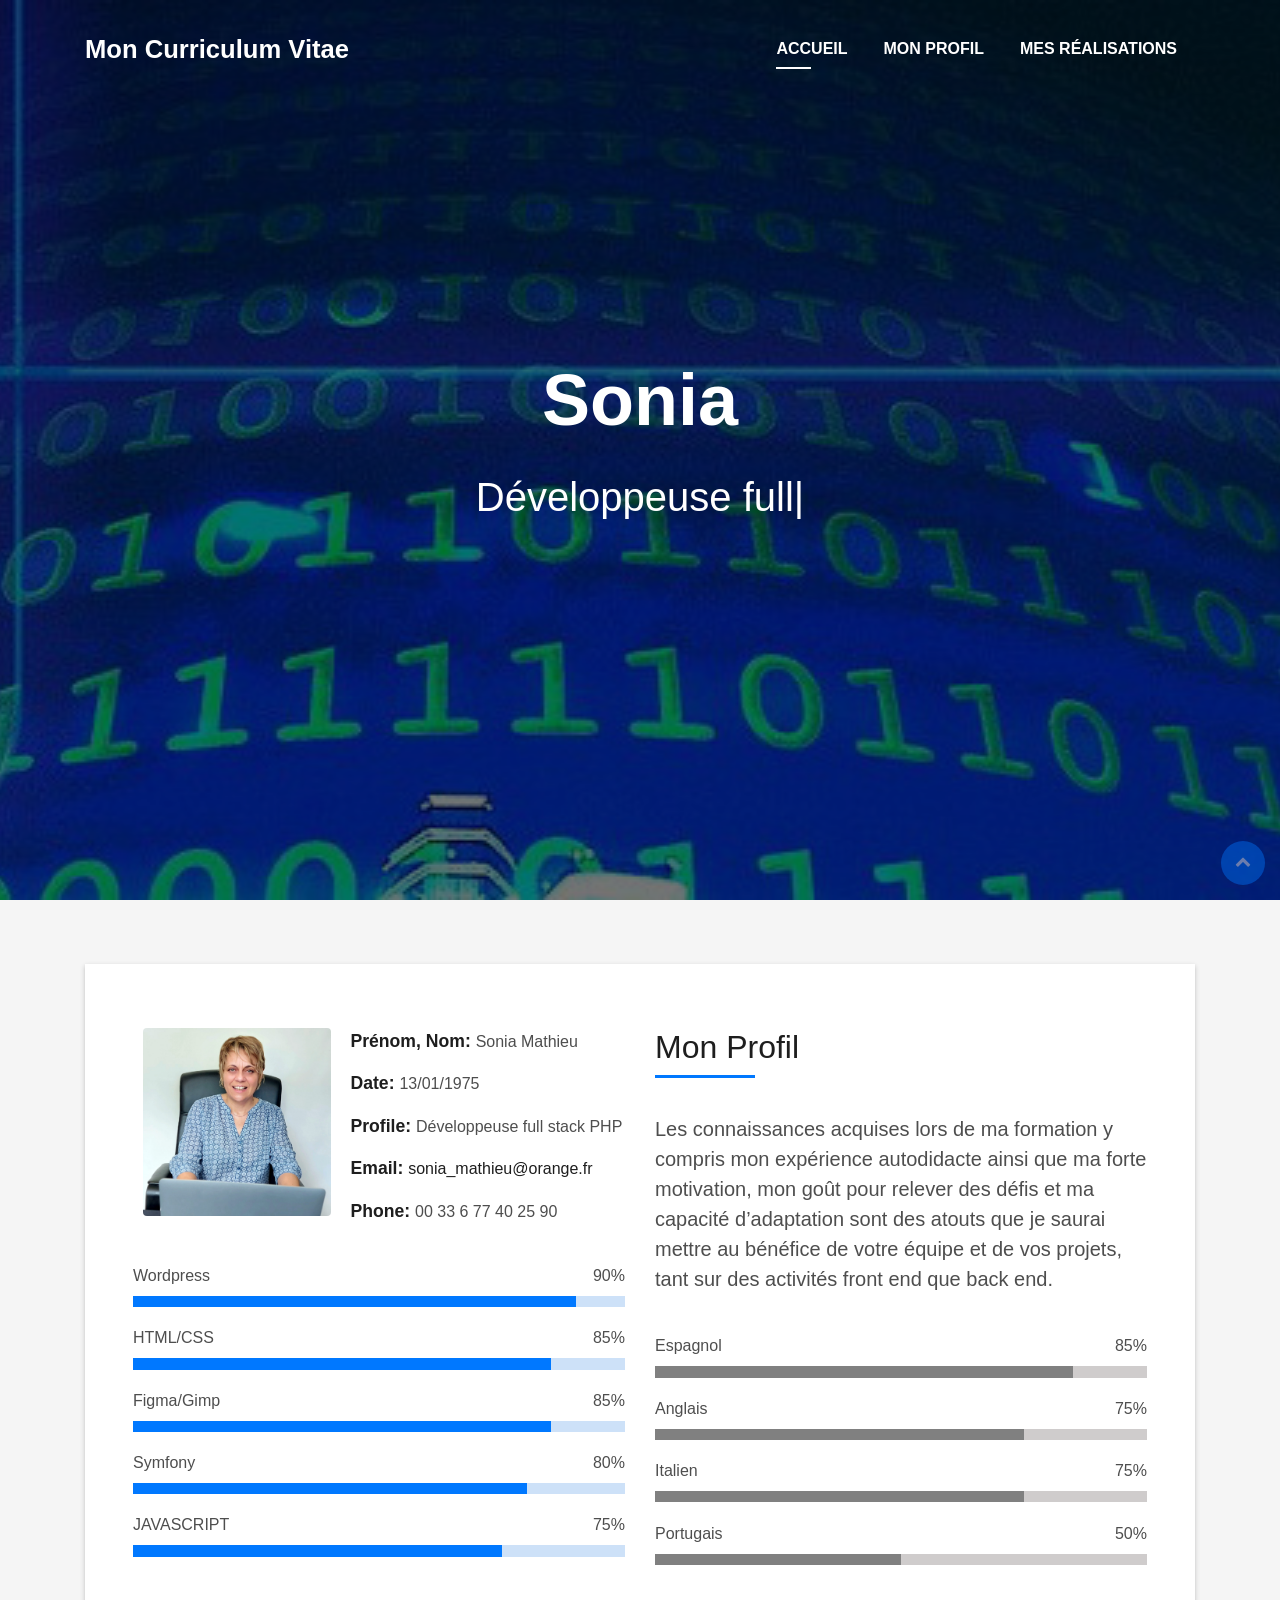
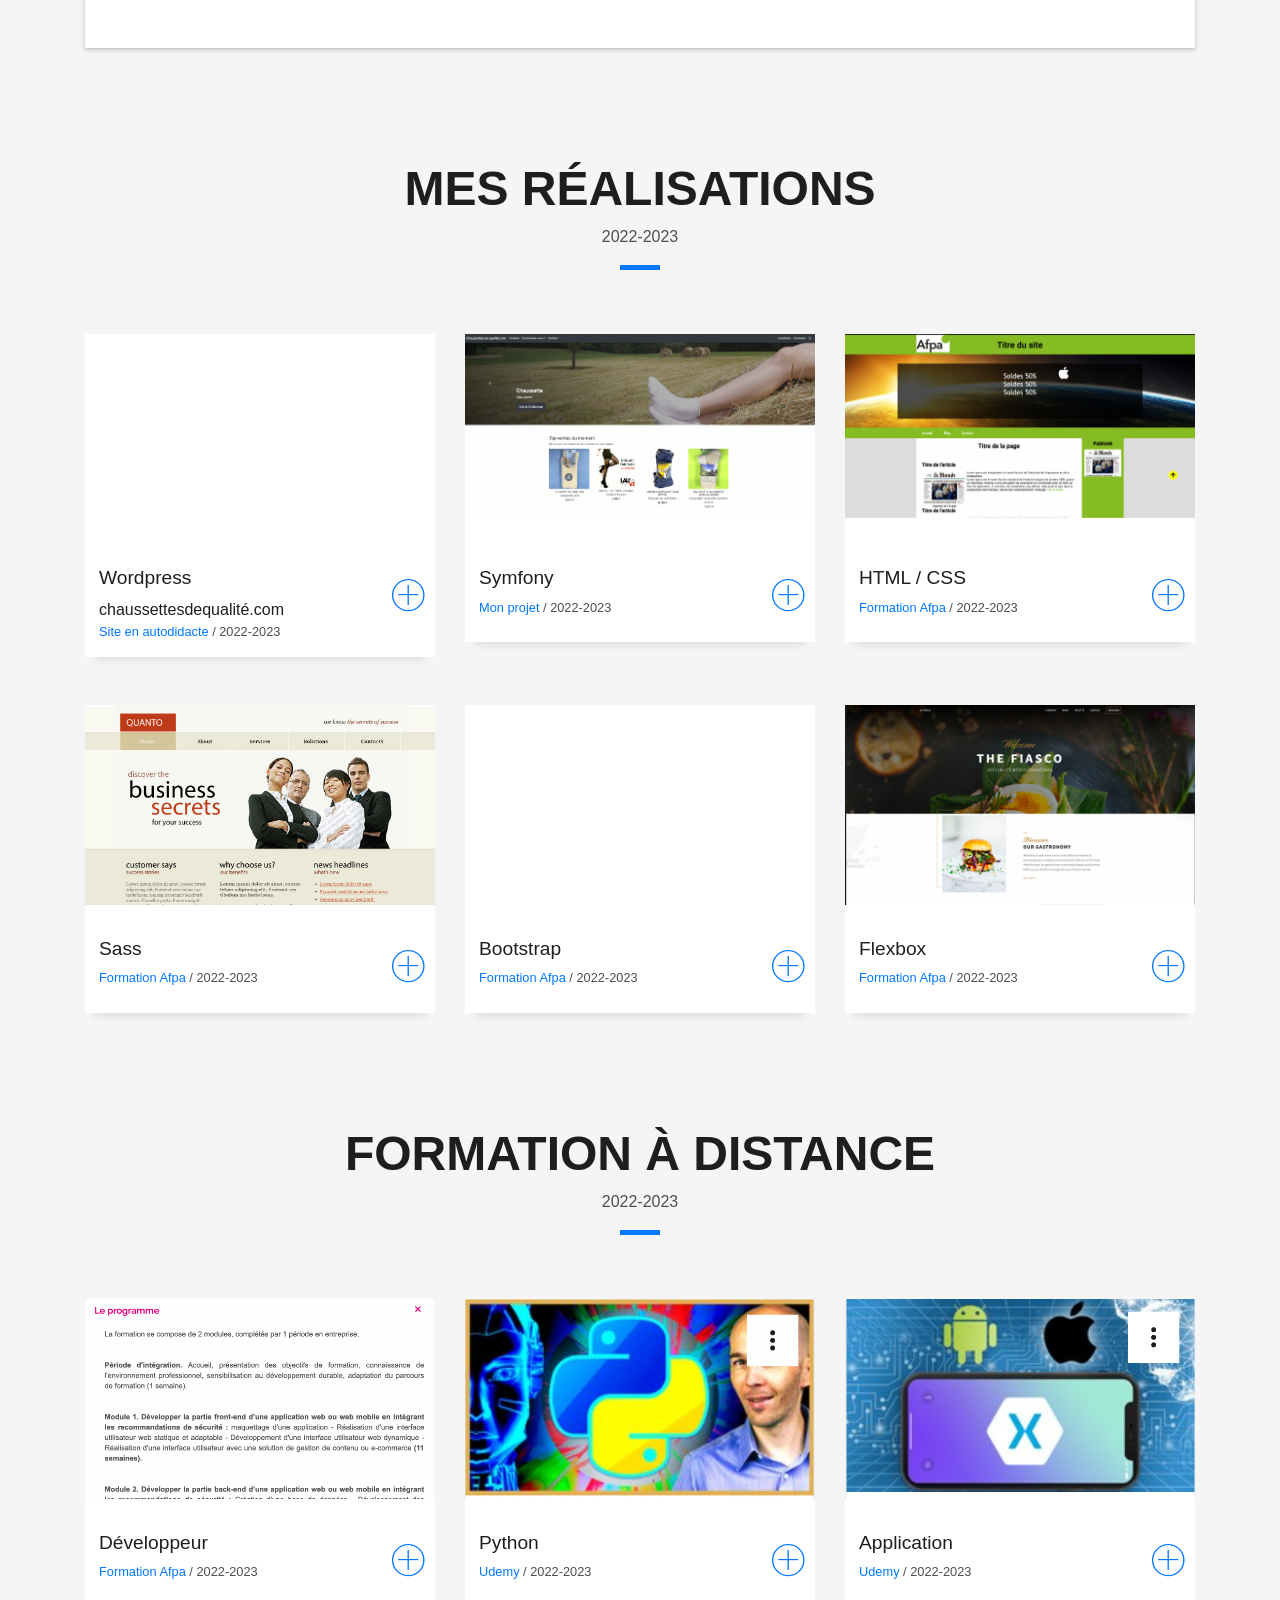
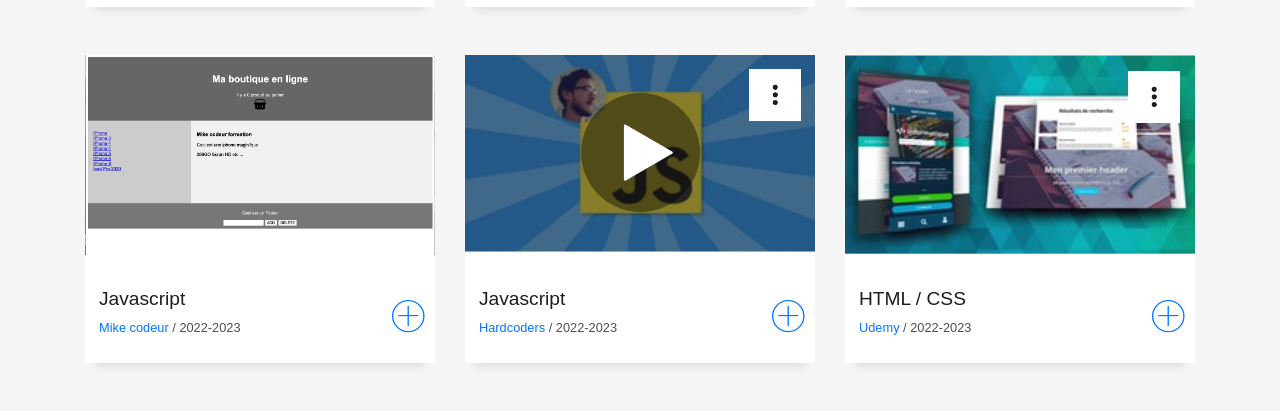
==== index.html @ e80f0ef9 "Update index.html" ====
<!DOCTYPE html>
<html lang="en">
<head>
  <meta charset="utf-8">
  <title>Mon Curriculum Vitae</title>
  <meta content="width=device-width, initial-scale=1.0" name="viewport">
  <meta content="" name="keywords">
  <meta content="" name="description">

  <!-- Favicons -->
  <link href="assets/img/favicon.png" rel="icon">
  <link href="assets/img/apple-touch-icon.png" rel="apple-touch-icon">

  <!-- Bootstrap CSS File -->
  <link href="assets/lib/bootstrap/css/bootstrap.min.css" rel="stylesheet">

  <!-- Libraries CSS Files -->
  <link href="assets/lib/font-awesome/css/font-awesome.min.css" rel="stylesheet">
  <link href="assets/lib/animate/animate.min.css" rel="stylesheet">
  <link href="assets/lib/ionicons/css/ionicons.min.css" rel="stylesheet">
  <link href="assets/lib/owlcarousel/assets/owl.carousel.min.css" rel="stylesheet">
  <link href="assets/lib/lightbox/css/lightbox.min.css" rel="stylesheet">

  <!-- Main Stylesheet File -->
  <link href="assets/css/style.css" rel="stylesheet">

</head>

<body id="page-top">

  <!--/ Nav Star /-->
  <nav class="navbar navbar-b navbar-trans navbar-expand-md fixed-top" id="mainNav">
    <div class="container">
      <a class="navbar-brand js-scroll" href="#page-top">Mon Curriculum Vitae</a>
      <button class="navbar-toggler collapsed" type="button" data-toggle="collapse" data-target="#navbarDefault"
        aria-controls="navbarDefault" aria-expanded="false" aria-label="Toggle navigation">
        <span></span>
        <span></span>
        <span></span>
      </button>
      <div class="navbar-collapse collapse justify-content-end" id="navbarDefault">
        <ul class="navbar-nav">
          <li class="nav-item">
            <a class="nav-link js-scroll active" href="#home">Accueil</a>
          </li>
          <li class="nav-item">
            <a class="nav-link js-scroll" href="#about">Mon Profil</a>
          </li>
          
          <li class="nav-item">
            <a class="nav-link js-scroll" href="#work">Mes réalisations</a>
          </li>

     <!-- <li class="nav-item">
            <a class="nav-link js-scroll" href="#contact">Contact</a>
          </li> -->
     
        </ul>
      </div>
    </div>
  </nav>
  <!--/ Nav End /-->

  <!--/ Intro Skew Star /-->
  <div id="home" class="intro route bg-image" style="background-image: url(assets/img/background.jpg)">
    <div class="overlay-itro"></div>
    <div class="intro-content display-table">
      <div class="table-cell">
        <div class="container">
          <!--<p class="display-6 color-d">Hello, world!</p>-->
          <h1 class="intro-title mb-4">Sonia</h1>
          <p class="intro-subtitle"><span class="text-slider-items">Développeuse full stack, Symfony et Wordpress</span><strong class="text-slider"></strong></p>
          <!-- <p class="pt-3"><a class="btn btn-primary btn js-scroll px-4" href="#about" role="button">Learn More</a></p> -->
        </div>
      </div>
    </div>
  </div>
  <!--/ Intro Skew End /-->

  <section id="about" class="about-mf sect-pt4 route">
    <div class="container">
      <div class="row">
        <div class="col-sm-12">
          <div class="box-shadow-full">
            <div class="row">
              <div class="col-md-6">
                <div class="row">
                  <div class="col-sm-6 col-md-5">
                    <div class="about-img">
                      <img src="assets/img/background-sonia.jpg" class="img-fluid rounded b-shadow-a" alt="">
                    </div>
                  </div>
                  <div class="col-sm-6 col-md-7">
                    <div class="about-info">
                      <p><span class="title-s">Prénom, Nom: </span> <span>Sonia Mathieu</span></p>
                      <p><span class="title-s">Date: </span> <span>13/01/1975</span></p>
                      <p><span class="title-s">Profile: </span> <span>Développeuse full stack PHP</span></p>
                      <p><span class="title-s">Email: </span> <span><a href="mailto:sonia_mathieu@orange.fr">sonia_mathieu@orange.fr</a></span></p>
                      <p><span class="title-s">Phone: </span> <span>00 33 6 77 40 25 90</span></p>
                      <br>
                    </div>
                  </div>
                </div>
                <div class="skill-mf">
                  <span>Wordpress</span> <span class="pull-right">90%</span>
                  <div class="progress">
                    <div class="progress-bar" role="progressbar" style="width: 90%;" aria-valuenow="90" aria-valuemin="0"
                      aria-valuemax="100"></div>
                  </div>
                  <span>HTML/CSS</span> <span class="pull-right">85%</span>
                  <div class="progress">
                    <div class="progress-bar" role="progressbar" style="width: 85%" aria-valuenow="85" aria-valuemin="0"
                      aria-valuemax="100"></div>
                  </div>
                   <span>Figma/Gimp</span> <span class="pull-right">85%</span>
                  <div class="progress">
                    <div class="progress-bar" role="progressbar" style="width: 85%" aria-valuenow="85" aria-valuemin="0"
                      aria-valuemax="100"></div>
                  </div>
                  <span>Symfony</span> <span class="pull-right">80%</span>
                  <div class="progress">
                    <div class="progress-bar" role="progressbar" style="width: 80%" aria-valuenow="80" aria-valuemin="0"
                      aria-valuemax="100"></div>
                  </div>
                  <span>JAVASCRIPT</span> <span class="pull-right">75%</span>
                  <div class="progress">
                    <div class="progress-bar" role="progressbar" style="width: 75%" aria-valuenow="75" aria-valuemin="0"
                      aria-valuemax="100"></div>
                  </div>
                </div>
              </div>
              <div class="col-md-6">
                <div class="about-me pt-4 pt-md-0">
                  <div class="title-box-2">
                    <h5 class="title-left">
                      Mon Profil
                    </h5>
                  </div>
                  <p class="lead">
                    Les connaissances acquises lors de ma formation y compris mon expérience autodidacte ainsi que ma forte motivation, mon goût pour relever des défis et ma capacité d’adaptation sont des atouts que je saurai mettre au bénéfice de votre équipe et de vos projets, tant sur des activités front end que back end.
                  </p>
                  <br>
                  <div class="skill-mf">
                    <span>Espagnol</span> <span class="pull-right">85%</span>
                    <div class="success">
                      <div class="success-bar" role="successbar" style="width: 85%;" aria-valuenow="85" aria-valuemin="0"
                        aria-valuemax="100"></div>
                    </div>
                    <span>Anglais</span> <span class="pull-right">75%</span>
                    <div class="success">
                      <div class="success-bar" role="successbar" style="width: 75%" aria-valuenow="75" aria-valuemin="0"
                        aria-valuemax="100"></div>
                    </div>
                    <span>Italien</span> <span class="pull-right">75%</span>
                    <div class="success">
                      <div class="success-bar" role="successbar" style="width: 75%" aria-valuenow="75" aria-valuemin="0"
                        aria-valuemax="100"></div>
                    </div>
                    <span>Portugais</span> <span class="pull-right">50%</span>
                    <div class="success">
                      <div class="success-bar" role="successbar" style="width: 50%" aria-valuenow="50" aria-valuemin="0"
                        aria-valuemax="100"></div>
                    </div>
                  </div>
                </div>
              </div>
            </div>
          </div>
        </div>
      </div>
    </div>
  </section>

  
  

  <!--/ Section Portfolio Star /-->
  <section id="work" class="portfolio-mf sect-pt4 route">
    <div class="container">
      <div class="row">
        <div class="col-sm-12">
          <div class="title-box text-center">
            <h3 class="title-a">
              Mes réalisations
            </h3>
            <p class="subtitle-a">
              2022-2023 
            </p>
            <div class="line-mf"></div>
          </div>
        </div>
      </div>
      <div class="row">
        <div class="col-md-4">
          <div class="work-box">
            <a href="assets/img/chaussettesdequalite.png" data-lightbox="gallery-mf">
              <div class="work-img">
                <img src="assets/img/chaussettesdequalite.png" alt="" class="img-fluid">
              </div>
              <div class="work-content">
                <div class="row">
                  <div class="col-sm-8">
                    <h2 class="w-title">Wordpress</h2>
                    <a href="https://chaussettesdequalité.com">chaussettesdequalité.com</a>
                    <div class="w-more">
                      <span class="w-ctegory">Site en autodidacte</span> / <span class="w-date">2022-2023</span>
                    </div>
                  </div>
                  <div class="col-sm-4">
                    <div class="w-like">
                      <span class="ion-ios-plus-outline"></span>
                    </div>
                  </div>
                </div>
              </div>
            </a>
          </div>
        </div>
        <div class="col-md-4">
          <div class="work-box">
            <a href="assets/img/Mon-projet.png" data-lightbox="gallery-mf">
              <div class="work-img">
                <img src="assets/img/Mon-projet.png" alt="" class="img-fluid">
              </div>
              <div class="work-content">
                <div class="row">
                  <div class="col-sm-8">
                    <h2 class="w-title">Symfony</h2>
                    <div class="w-more">
                      <span class="w-ctegory">Mon projet</span> / <span class="w-date">2022-2023</span>
                    </div>
                  </div>
                  <div class="col-sm-4">
                    <div class="w-like">
                      <span class="ion-ios-plus-outline"></span>
                    </div>
                  </div>
                </div>
              </div>
            </a>
          </div>
        </div>
        <div class="col-md-4">
          <div class="work-box">
            <a href="assets/img/Afpa1.png"  data-lightbox="gallery-mf">
              <div class="work-img">
                <img src="assets/img/Afpa1.png"  alt="" class="img-fluid">
              </div>
              <div class="work-content">
                <div class="row">
                  <div class="col-sm-8">
                    <h2 class="w-title">HTML / CSS</h2>
                    <div class="w-more">
                      <span class="w-ctegory">Formation Afpa</span> / <span class="w-date">2022-2023</span>
                    </div>
                  </div>
                  <div class="col-sm-4">
                    <div class="w-like">
                      <span class="ion-ios-plus-outline"></span>
                    </div>
                  </div>
                </div>
              </div>
            </a>
          </div>
        </div>
        <div class="col-md-4">
          <div class="work-box">
            <a href="assets/img/Sass.png" data-lightbox="gallery-mf">
              <div class="work-img">
                <img src="assets/img/Sass.png" alt="" class="img-fluid">
              </div>
              <div class="work-content">
                <div class="row">
                  <div class="col-sm-8">
                    <h2 class="w-title">Sass</h2>
                    <div class="w-more">
                      <span class="w-ctegory">Formation Afpa</span> / <span class="w-date">2022-2023</span>
                    </div>
                  </div>
                  <div class="col-sm-4">
                    <div class="w-like">
                      <span class="ion-ios-plus-outline"></span>
                    </div>
                  </div>
                </div>
              </div>
            </a>
          </div>
        </div>
        <div class="col-md-4">
          <div class="work-box">
            <a href="assets/img/bootstrap.png" data-lightbox="gallery-mf">
              <div class="work-img">
                <img src="assets/img/bootstrap.png" alt="" class="img-fluid">
              </div>
              <div class="work-content">
                <div class="row">
                  <div class="col-sm-8">
                    <h2 class="w-title">Bootstrap</h2>
                    <div class="w-more">
                      <span class="w-ctegory">Formation Afpa</span> / <span class="w-date">2022-2023</span>
                    </div>
                  </div>
                  <div class="col-sm-4">
                    <div class="w-like">
                      <span class="ion-ios-plus-outline"></span>
                    </div>
                  </div>
                </div>
              </div>
            </a>
          </div>
        </div>
        <div class="col-md-4">
          <div class="work-box">
            <a href="assets/img/maquette.png" data-lightbox="gallery-mf">
              <div class="work-img">
                <img src="assets/img/maquette.png" alt="" class="img-fluid">
              </div>
              <div class="work-content">
                <div class="row">
                  <div class="col-sm-8">
                    <h2 class="w-title">Flexbox</h2>
                    <div class="w-more">
                      <span class="w-ctegory">Formation Afpa</span> / <span class="w-date">2022-2023</span>
                    </div>
                  </div>
                  <div class="col-sm-4">
                    <div class="w-like">
                      <span class="ion-ios-plus-outline"></span>
                    </div>
                  </div>
                </div>
              </div>
            </a>
          </div>
        </div>
        
      </div>
    </div>
  </section>

  <section id="work2" class="portfolio-mf sect-pt4 route">
    <div class="container">
      <div class="row">
        <div class="col-sm-12">
          <div class="title-box text-center">
            <h3 class="title-a">
              Formation à distance 
            </h3>
            <p class="subtitle-a">
              2022-2023 
            </p>
            <div class="line-mf"></div>
          </div>
        </div>
      </div>
      <div class="row">
        <div class="col-md-4">
          <div class="work-box">
            <a href="assets/img/AfpaProgramme.png" data-lightbox="gallery-mf">
              <div class="work-img">
                <img src="assets/img/AfpaProgramme.png" alt="" class="img-fluid">
              </div>
              <div class="work-content">
                <div class="row">
                  <div class="col-sm-8">
                    <h2 class="w-title">Développeur</h2>
                    <div class="w-more">
                      <span class="w-ctegory">Formation Afpa</span> / <span class="w-date">2022-2023</span>
                    </div>
                  </div>
                  <div class="col-sm-4">
                    <div class="w-like">
                      <span class="ion-ios-plus-outline"></span>
                    </div>
                  </div>
                </div>
              </div>
            </a>
          </div>
        </div>
        <div class="col-md-4">
          <div class="work-box">
            <a href="assets/img/Python.png" data-lightbox="gallery-mf">
              <div class="work-img">
                <img src="assets/img/Python.png" alt="" class="img-fluid">
              </div>
              <div class="work-content">
                <div class="row">
                  <div class="col-sm-8">
                    <h2 class="w-title">Python</h2>
                    <div class="w-more">
                      <span class="w-ctegory">Udemy</span> / <span class="w-date">2022-2023</span>
                    </div>
                  </div>
                  <div class="col-sm-4">
                    <div class="w-like">
                      <span class="ion-ios-plus-outline"></span>
                    </div>
                  </div>
                </div>
              </div>
            </a>
          </div>
        </div>
        <div class="col-md-4">
          <div class="work-box">
            <a href="assets/img/Application.png"  data-lightbox="gallery-mf">
              <div class="work-img">
                <img src="assets/img/Application.png"  alt="" class="img-fluid">
              </div>
              <div class="work-content">
                <div class="row">
                  <div class="col-sm-8">
                    <h2 class="w-title">Application</h2>
                    <div class="w-more">
                      <span class="w-ctegory">Udemy</span> / <span class="w-date">2022-2023</span>
                    </div>
                  </div>
                  <div class="col-sm-4">
                    <div class="w-like">
                      <span class="ion-ios-plus-outline"></span>
                    </div>
                  </div>
                </div>
              </div>
            </a>
          </div>
        </div>
        <div class="col-md-4">
          <div class="work-box">
            <a href="assets/img/Mike.png" data-lightbox="gallery-mf">
              <div class="work-img">
                <img src="assets/img/Mike.png" alt="" class="img-fluid">
              </div>
              <div class="work-content">
                <div class="row">
                  <div class="col-sm-8">
                    <h2 class="w-title">Javascript</h2>
                    <div class="w-more">
                      <span class="w-ctegory">Mike codeur </span> / <span class="w-date">2022-2023</span>
                    </div>
                  </div>
                  <div class="col-sm-4">
                    <div class="w-like">
                      <span class="ion-ios-plus-outline"></span>
                    </div>
                  </div>
                </div>
              </div>
            </a>
          </div>
        </div>
        <div class="col-md-4">
          <div class="work-box">
            <a href="assets/img/JavaSscript.png" data-lightbox="gallery-mf">
              <div class="work-img">
                <img src="assets/img/JavaSscript.png" alt="" class="img-fluid">
              </div>
              <div class="work-content">
                <div class="row">
                  <div class="col-sm-8">
                    <h2 class="w-title">Javascript</h2>
                    <div class="w-more">
                      <span class="w-ctegory">Hardcoders</span> / <span class="w-date">2022-2023</span>
                    </div>
                  </div>
                  <div class="col-sm-4">
                    <div class="w-like">
                      <span class="ion-ios-plus-outline"></span>
                    </div>
                  </div>
                </div>
              </div>
            </a>
          </div>
        </div>
        <div class="col-md-4">
          <div class="work-box">
            <a href="assets/img/HTML.png" data-lightbox="gallery-mf">
              <div class="work-img">
                <img src="assets/img/HTML.png" alt="" class="img-fluid">
              </div>
              <div class="work-content">
                <div class="row">
                  <div class="col-sm-8">
                    <h2 class="w-title">HTML / CSS</h2>
                    <div class="w-more">
                      <span class="w-ctegory">Udemy</span> / <span class="w-date">2022-2023</span>
                    </div>
                  </div>
                  <div class="col-sm-4">
                    <div class="w-like">
                      <span class="ion-ios-plus-outline"></span>
                    </div>
                  </div>
                </div>
              </div>
            </a>
          </div>
        </div>
        
      </div>
    </div>
  </section>
  <!--/ Section Portfolio End /-->


  <!--/ Section Contact-Footer Star /-->
  <!--
  <section class="paralax-mf footer-paralax bg-image sect-mt4 route" style="background-image: url(assets/img/background.jpg)">
    <div class="overlay-mf"></div>
    <div class="container">
      <div class="row">
        <div class="col-sm-12">
          <div class="contact-mf">
            <div id="contact" class="box-shadow-full">
              <div class="row">
                <div class="col-md-6">
                  <div class="title-box-2">
                    <h5 class="title-left">
                      Envoyez moi un message
                    </h5>
                  </div>
                  <div>
                      <form action="" method="post" role="form" class="contactForm">
                      <div id="sendmessage">Votre message a bien été envoyé. Merci!</div>
                      <div id="errormessage"></div>
                      <div class="row">
                        <div class="col-md-12 mb-3">
                          <div class="form-group">
                            <input type="text" name="name" class="form-control" id="name" placeholder="Votre Nom" data-rule="minlen:4" data-msg="Please enter at least 4 chars" />
                            <div class="validation"></div>
                          </div>
                        </div>
                        <div class="col-md-12 mb-3">
                          <div class="form-group">
                            <input type="email" class="form-control" name="email" id="email" placeholder="Votre Email" data-rule="email" data-msg="Please enter a valid email" />
                            <div class="validation"></div>
                          </div>
                        </div>
                        <div class="col-md-12 mb-3">
                            <div class="form-group">
                              <input type="text" class="form-control" name="subject" id="subject" placeholder="Sujet" data-rule="minlen:4" data-msg="Please enter at least 8 chars of subject" />
                              <div class="validation"></div>
                            </div>
                        </div>
                        <div class="col-md-12 mb-3">
                          <div class="form-group">
                            <textarea class="form-control" name="message" rows="5" data-rule="required" data-msg="Please write something for us" placeholder="Message"></textarea>
                            <div class="validation"></div>
                          </div>
                        </div>
                        <div class="col-md-12">
                          <button type="submit" class="button button-a button-big button-rouded">Envoyé</button>
                        </div>
                      </div>
                    </form>
                  </div>
                </div>
                <div class="col-md-6">
                  <div class="title-box-2 pt-4 pt-md-0">
                    <h5 class="title-left">
                      Contactez moi
                    </h5>
                  </div>
                  <div class="more-info">
            
                    <ul class="list-ico">
                      <li><span class="ion-ios-location"></span> 270 route des crêts, 74250 Viuz en Sallaz</li>
                      <li><span class="ion-ios-telephone"></span> 00 33 6 77 40 25 90</li>
                      <li><span class="ion-email"></span><span><a href="https://sonia_mathieu@orange.fr">sonia_mathieu@orange.fr</a></span></li>
                       
                    </ul>
                  </div>
                  <div class="socials">
                    <ul>
                      <li><a href="https://www.facebook.com/sonia.saillet"><span class="ico-circle"><i class="ion-social-facebook"></i></span></a></li>
                      <li><a href="https://fr.linkedin.com › sonia-mathieu-581677103"><span class="ico-circle"><i class="ion-social-linkedin"></i></span></a></li>
                      
                    </ul>
                  </div>
                </div>
              </div>
            </div>
          </div>
        </div>
      </div>
    </div>
    <footer>
      <div class="container">
        <div class="row">
          <div class="col-sm-12">
            <div class="copyright-box">
              <p class="copyright">&copy; Copyright <strong>Sonia</strong>. All Rights Reserved</p>
              <div class="credits">
               
              </div>
            </div>
          </div>
        </div>
      </div>
    </footer>
  </section> 
  -->
 
  <!--/ Section Contact-footer End /-->

  <a href="#" class="back-to-top"><i class="fa fa-chevron-up"></i></a>
  <div id="preloader"></div>

  <!-- JavaScript Libraries -->
  <script src="assets/lib/jquery/jquery.min.js"></script>
  <script src="assets/lib/jquery/jquery-migrate.min.js"></script>
  <script src="assets/lib/popper/popper.min.js"></script>
  <script src="assets/lib/bootstrap/js/bootstrap.min.js"></script>
  <script src="assets/lib/easing/easing.min.js"></script>
  <script src="assets/lib/counterup/jquery.waypoints.min.js"></script>
  <script src="assets/lib/counterup/jquery.counterup.js"></script>
  <script src="assets/lib/owlcarousel/owl.carousel.min.js"></script>
  <script src="assets/lib/lightbox/js/lightbox.min.js"></script>
  <script src="assets/lib/typed/typed.min.js"></script>
  <!-- Contact Form JavaScript File -->
  <script src="assets/contactform/contactform.js"></script>

  <!-- Template Main Javascript File -->
  <script src="assets/js/main.js"></script>

</body>
</html>
---- assets/css/style.css ----
/*
  Theme Name: DevFolio
  Theme URL: https://bootstrapmade.com/devfolio-bootstrap-portfolio-html-template/
  Author: BootstrapMade.com
  License: https://bootstrapmade.com/license/
*/

/*======================================
//--//-->   STYLES GENERALES
======================================*/

body {
  background-color: #f5f5f5;
  color: #4e4e4e;
}

h1,
h2,
h3,
h4,
h5,
h6 {
  color: #1e1e1e;
}

a {
  color: #1e1e1e;
  transition: all 0.5s ease-in-out;
}

a:hover {
  color: #0078ff;
  text-decoration: none;
  transition: all 0.5s ease-in-out;
}

.p-r {
  position: relative;
}

.color-a {
  color: #0078ff;
}

.color-d {
  color: #f5f5f5;
}

.color-text-a {
  color: #4e4e4e;
}

.box-shadow,
.paralax-mf,
.service-box,
.work-box,
.card-blog {
  box-shadow: 0 13px 8px -10px rgba(0, 0, 0, 0.1);
}

.box-shadow-a,
.button:hover {
  box-shadow: 0 0 0 4px #cde1f8;
}

.display-5 {
  font-size: 2.5rem;
  font-weight: 300;
  line-height: 1.1;
}

.display-6 {
  font-size: 2rem;
  font-weight: 300;
  line-height: 1.1;
}

.avatar {
  width: 32px;
  height: 32px;
  margin-right: 4px;
  overflow: hidden;
}

.bg-image {
  background-repeat: no-repeat;
  background-attachment: fixed;
  background-size: cover;
  background-position: center center;
}

.overlay-mf {
  background-color: #0078ff;
}

.overlay-mf {
  position: absolute;
  top: 0;
  left: 0px;
  padding: 0;
  height: 100%;
  width: 100%;
  opacity: .7;
}

.paralax-mf {
  position: relative;
  padding: 8rem 0;
}

.display-table {
  width: 100%;
  height: 100%;
  display: table;
}

.table-cell {
  display: table-cell;
  vertical-align: middle;
}

/*--/ Sections /--*/

.sect-4 {
  padding: 4rem 0;
}

.sect-pt4 {
  padding-top: 4rem;
}

.sect-mt4 {
  margin-top: 4rem;
}

/*--/ Title s /--*/

.title-s {
  font-weight: 600;
  color: #1e1e1e;
  font-size: 1.1rem;
}

/*--/ Title A /--*/

.title-box {
  margin-bottom: 4rem;
}

.title-a {
  font-size: 3rem;
  font-weight: bold;
  text-transform: uppercase;
}

.subtitle-a {
  color: #4e4e4e;
}

.line-mf {
  width: 40px;
  height: 5px;
  background-color: #0078ff;
  margin: 0 auto;
}

/*--/ Title Left /--*/

.title-box-2 {
  margin-bottom: 3rem;
}

.title-left {
  font-size: 2rem;
  position: relative;
}

.title-left:before {
  content: '';
  position: absolute;
  height: 3px;
  background-color: #0078ff;
  width: 100px;
  bottom: -12px;
}

/*------/ Box /------*/

.box-pl2 {
  padding-left: 2rem;
}

.box-shadow-full {
  padding: 3rem 1.25rem;
  position: relative;
  background-color: #fff;
  margin-bottom: 3rem;
  z-index: 2;
  box-shadow: 0 1px 1px 0 rgba(0, 0, 0, 0.06), 0 2px 5px 0 rgba(0, 0, 0, 0.2);
}

/*------/ Socials /------*/

.socials {
  padding: 1.5rem 0;
}

.socials ul li {
  display: inline-block;
}

.socials .ico-circle {
  height: 40px;
  width: 40px;
  font-size: 1.7rem;
  border-radius: 50%;
  line-height: 1.4;
  margin: 0 15px 0 0;
  box-shadow: 0 0 0 3px #0078ff;
  transition: all 500ms ease;
}

.socials .ico-circle:hover {
  background-color: #0078ff;
  color: #fff;
  box-shadow: 0 0 0 3px #cde1f8;
  transition: all 500ms ease;
}

/*------/ Ul resect /------*/

.ul-resect,
.socials ul,
.list-ico,
.blog-wrapper .post-meta ul,
.box-comments .list-comments,
.widget-sidebar .list-sidebar,
.widget-tags ul {
  list-style: none;
  padding-left: 0;
  margin-bottom: 0;
}

.list-ico {
  line-height: 2;
}

.list-ico span {
  color: #0078ff;
  margin-right: 10px;
}

/*------/ Ico Circle /------*/

.ico-circle {
  height: 100px;
  width: 100px;
  font-size: 2rem;
  border-radius: 50%;
  line-height: 1.55;
  margin: 0 auto;
  text-align: center;
  box-shadow: 0 0 0 10px #0078ff;
  display: block;
}

/*------/ Owl Carousel /------*/

.owl-theme .owl-dots {
  text-align: center;
  margin-top: 18px;
}

.owl-theme .owl-dots .owl-dot {
  display: inline-block;
}

.owl-theme .owl-dots .owl-dot span {
  width: 18px;
  height: 7px;
  margin: 5px 5px;
  background: #cde1f8;
  border: 0px solid #cde1f8;
  display: block;
  transition: all 0.6s ease-in-out;
  cursor: pointer;
}

.owl-theme .owl-dots .owl-dot:hover span {
  background-color: #cde1f8;
}

.owl-theme .owl-dots .owl-dot.active span {
  background-color: #1B1B1B;
  width: 25px;
}

/*--/ Scrolltop s /--*/

.scrolltop-mf {
  position: relative;
  display: none;
}

.scrolltop-mf span {
  z-index: 999;
  position: fixed;
  width: 42px;
  height: 42px;
  background-color: #0078ff;
  opacity: .7;
  font-size: 1.6rem;
  line-height: 1.5;
  text-align: center;
  color: #fff;
  top: auto;
  left: auto;
  right: 30px;
  bottom: 50px;
  cursor: pointer;
  border-radius: 50%;
}

/* Back to top button */

.back-to-top {
  position: fixed;
  display: none;
  background: #0078ff;
  color: #fff;
  width: 44px;
  height: 44px;
  text-align: center;
  line-height: 1;
  font-size: 16px;
  border-radius: 50%;
  right: 15px;
  bottom: 15px;
  transition: background 0.5s;
  z-index: 11;
}

.back-to-top i {
  padding-top: 12px;
  color: #fff;
}

/* Prelaoder */

#preloader {
  position: fixed;
  top: 0;
  left: 0;
  right: 0;
  bottom: 0;
  z-index: 9999;
  overflow: hidden;
  background: #fff;
}

#preloader:before {
  content: "";
  position: fixed;
  top: calc(50% - 30px);
  left: calc(50% - 30px);
  border: 6px solid #f2f2f2;
  border-top: 6px solid #0078ff;
  border-radius: 50%;
  width: 60px;
  height: 60px;
  -webkit-animation: animate-preloader 1s linear infinite;
  animation: animate-preloader 1s linear infinite;
}

@-webkit-keyframes animate-preloader {
  0% {
    -webkit-transform: rotate(0deg);
    transform: rotate(0deg);
  }

  100% {
    -webkit-transform: rotate(360deg);
    transform: rotate(360deg);
  }
}

@keyframes animate-preloader {
  0% {
    -webkit-transform: rotate(0deg);
    transform: rotate(0deg);
  }

  100% {
    -webkit-transform: rotate(360deg);
    transform: rotate(360deg);
  }
}

/*======================================
//--//-->   NAVBAR
======================================*/

.navbar-b {
  transition: all .5s ease-in-out;
  background-color: transparent;
  padding-top: 1.563rem;
  padding-bottom: 1.563rem;
}

.navbar-b.navbar-reduce {
  box-shadow: 0px 6px 9px 0px rgba(0, 0, 0, 0.06);
}

.navbar-b.navbar-trans .nav-item,
.navbar-b.navbar-reduce .nav-item {
  position: relative;
  padding-right: 10px;
  padding-left: 0;
}

.navbar-b.navbar-trans .nav-link,
.navbar-b.navbar-reduce .nav-link {
  color: #fff;
  text-transform: uppercase;
  font-weight: 600;
}

.navbar-b.navbar-trans .nav-link:before,
.navbar-b.navbar-reduce .nav-link:before {
  content: '';
  position: absolute;
  margin-left: 0px;
  width: 0%;
  bottom: 0;
  left: 0;
  height: 2px;
  transition: all 500ms ease;
}

.navbar-b.navbar-trans .nav-link:hover,
.navbar-b.navbar-reduce .nav-link:hover {
  color: #1B1B1B;
}

.navbar-b.navbar-trans .nav-link:hover:before,
.navbar-b.navbar-reduce .nav-link:hover:before {
  width: 35px;
}

.navbar-b.navbar-trans .show > .nav-link:before,
.navbar-b.navbar-trans .active > .nav-link:before,
.navbar-b.navbar-trans .nav-link.show:before,
.navbar-b.navbar-trans .nav-link.active:before,
.navbar-b.navbar-reduce .show > .nav-link:before,
.navbar-b.navbar-reduce .active > .nav-link:before,
.navbar-b.navbar-reduce .nav-link.show:before,
.navbar-b.navbar-reduce .nav-link.active:before {
  width: 35px;
}

.navbar-b.navbar-trans .nav-link:before {
  background-color: #fff;
}

.navbar-b.navbar-trans .nav-link:hover {
  color: #fff;
}

.navbar-b.navbar-trans .show > .nav-link,
.navbar-b.navbar-trans .active > .nav-link,
.navbar-b.navbar-trans .nav-link.show,
.navbar-b.navbar-trans .nav-link.active {
  color: #fff;
}

.navbar-b.navbar-reduce {
  transition: all .5s ease-in-out;
  background-color: #fff;
  padding-top: 15px;
  padding-bottom: 15px;
}

.navbar-b.navbar-reduce .nav-link {
  color: #0078ff;
}

.navbar-b.navbar-reduce .nav-link:before {
  background-color: #0078ff;
}

.navbar-b.navbar-reduce .nav-link:hover {
  color: #0078ff;
}

.navbar-b.navbar-reduce .show > .nav-link,
.navbar-b.navbar-reduce .active > .nav-link,
.navbar-b.navbar-reduce .nav-link.show,
.navbar-b.navbar-reduce .nav-link.active {
  color: #0078ff;
}

.navbar-b.navbar-reduce .navbar-brand {
  color: #0078ff;
}

.navbar-b.navbar-reduce .navbar-toggler span {
  background-color: #1B1B1B;
}

.navbar-b .navbar-brand {
  color: #fff;
  font-size: 1.6rem;
  font-weight: 600;
}

.navbar-b .navbar-nav .dropdown-item.show .dropdown-menu,
.navbar-b .dropdown.show .dropdown-menu,
.navbar-b .dropdown-btn.show .dropdown-menu {
  -webkit-transform: translate3d(0px, 0px, 0px);
  transform: translate3d(0px, 0px, 0px);
  visibility: visible !important;
}

.navbar-b .dropdown-menu {
  margin: 1.12rem 0 0;
  border-radius: 0;
}

.navbar-b .dropdown-menu .dropdown-item {
  padding: .7rem 1.7rem;
  transition: all 500ms ease;
}

.navbar-b .dropdown-menu .dropdown-item:hover {
  background-color: #0078ff;
  color: #fff;
  transition: all 500ms ease;
}

.navbar-b .dropdown-menu .dropdown-item.active {
  background-color: #0078ff;
}

/*--/ Hamburger Navbar /--*/

.navbar-toggler {
  position: relative;
}

.navbar-toggler:focus,
.navbar-toggler:active {
  outline: 0;
}

.navbar-toggler span {
  display: block;
  background-color: #fff;
  height: 3px;
  width: 25px;
  margin-top: 4px;
  margin-bottom: 4px;
  -webkit-transform: rotate(0deg);
  transform: rotate(0deg);
  left: 0;
  opacity: 1;
}

.navbar-toggler span:nth-child(1),
.navbar-toggler span:nth-child(3) {
  transition: -webkit-transform .35s ease-in-out;
  transition: transform .35s ease-in-out;
  transition: transform .35s ease-in-out, -webkit-transform .35s ease-in-out;
}

.navbar-toggler:not(.collapsed) span:nth-child(1) {
  position: absolute;
  left: 12px;
  top: 10px;
  -webkit-transform: rotate(135deg);
  transform: rotate(135deg);
  opacity: 0.9;
}

.navbar-toggler:not(.collapsed) span:nth-child(2) {
  height: 12px;
  visibility: hidden;
  background-color: transparent;
}

.navbar-toggler:not(.collapsed) span:nth-child(3) {
  position: absolute;
  left: 12px;
  top: 10px;
  -webkit-transform: rotate(-135deg);
  transform: rotate(-135deg);
  opacity: 0.9;
}

/*======================================
//--//-->   INTRO
======================================*/

.intro {
  height: 100vh;
  position: relative;
  color: #fff;
}

.intro .intro-content {
  text-align: center;
  position: absolute;
}

.intro .overlay-itro {
  background-color: rgba(0, 0, 0, 0.6);
  position: absolute;
  top: 0;
  left: 0px;
  padding: 0;
  height: 100%;
  width: 100%;
  opacity: .9;
}

.intro .intro-title {
  color: #fff;
  font-weight: 600;
  font-size: 3rem;
}

.intro .intro-subtitle {
  font-size: 1.5rem;
  font-weight: 300;
}

.intro .text-slider-items {
  display: none;
}

.intro-single {
  height: 350px;
}

.intro-single .intro-content {
  margin-top: 30px;
}

.intro-single .intro-title {
  text-transform: uppercase;
  font-size: 3rem;
}

.intro-single .breadcrumb {
  background-color: transparent;
  color: #0078ff;
}

.intro-single .breadcrumb .breadcrumb-item:before {
  color: #cde1f8;
}

.intro-single .breadcrumb .breadcrumb-item.active {
  color: #cde1f8;
}

.intro-single .breadcrumb a {
  color: #fff;
}

/*======================================
//--//-->   ABOUT
======================================*/

.about-mf .box-shadow-full {
  padding-top: 4rem;
  padding-bottom: 4rem;
}

.about-mf .about-img {
  margin-bottom: 2rem;
}

.about-mf .about-img img {
  margin-left: 10px;
}

.skill-mf span {
  color: #4e4e4e;
}

.skill-mf .progress {
  background-color: #cde1f8;
  margin: .5rem 0 1.2rem 0;
  border-radius: 0;
  height: .7rem;
}
.skill-mf .success {
  background-color: #cfcccc;
  margin: .5rem 0 1.2rem 0;
  border-radius: 0;
  height: .7rem;
}

.skill-mf .progress .progress-bar {
  height: .7rem;
  background-color: #0078ff;
}

.skill-mf .success .success-bar {
  height: .7rem;
  background-color: gray;
}

/*======================================
//--//-->   SERVICES
======================================*/

.service-box {
  background-color: #fff;
  padding: 2.5rem 1.3rem;
  border-radius: 1rem;
  margin-bottom: 3rem;
}

.service-box:hover .ico-circle {
  transition: all 500ms ease;
  color: #fff;
  background-color: #0078ff;
  box-shadow: 0 0 0 10px #cde1f8;
}

.service-box .service-ico {
  margin-bottom: 1rem;
  color: #1e1e1e;
}

.service-box .ico-circle {
  transition: all 500ms ease;
  font-size: 4rem;
}

.service-box .s-title {
  font-size: 1.4rem;
  text-transform: uppercase;
  text-align: center;
  padding: .4rem 0;
}

.service-box .s-description {
  color: #4e4e4e;
}

/*======================================
//--//-->   COUNTER
======================================*/

.counter-box {
  color: #fff;
  text-align: center;
}

.counter-ico {
  margin-bottom: 1rem;
}

.counter-ico .ico-circle {
  height: 60px;
  width: 60px;
  line-height: 1.8;
  box-shadow: 0 0 0 10px #cde1f8;
}

.counter-num .counter {
  font-size: 2rem;
  margin-bottom: 0;
}

/*======================================
//--//-->   PORTFOLIO
======================================*/

.work-box {
  margin-bottom: 3rem;
  -webkit-backface-visibility: hidden;
  backface-visibility: hidden;
  background-color: #fff;
}

.work-box:hover img {
  -webkit-transform: scale(1.3);
  transform: scale(1.3);
}

.work-img {
  display: block;
  overflow: hidden;
  height: 200px;
}

.work-img img {
  transition: all 1s;
}

.work-content {
  padding: 2rem 3% 1rem 4%;
}

.work-content .w-more {
  color: #4e4e4e;
  font-size: .8rem;
}

.work-content .w-more .w-ctegory {
  color: #0078ff;
}

.work-content .w-like {
  font-size: 2.5rem;
  color: #0078ff;
  float: right;
}

.work-content .w-like a {
  color: #0078ff;
}

.work-content .w-like .num-like {
  font-size: .7rem;
}

.w-title {
  font-size: 1.2rem;
}

/*======================================
//--//-->   TESTIMONIALS
======================================*/

.testimonials .owl-carousel .owl-item img {
  width: auto;
}

.testimonial-box {
  color: #fff;
  text-align: center;
}

.testimonial-box .author-test {
  margin-top: 1rem;
}

.testimonial-box .author-test img {
  margin: 0 auto;
}

.testimonial-box .author {
  color: #fff;
  text-transform: uppercase;
  font-weight: 600;
  margin: 1rem 0;
  display: block;
  font-size: 1.4rem;
}

.testimonial-box .comit {
  font-size: 2rem;
  color: #0078ff;
  background-color: #fff;
  width: 52px;
  height: 52px;
  display: block;
  margin: 0 auto;
  border-radius: 50%;
  line-height: 1.6;
}

/*======================================
//--//-->   BLOG
======================================*/

.card-blog .card-body {
  position: relative;
}

.card-blog .card-category-box {
  position: absolute;
  text-align: center;
  top: -16px;
  left: 15px;
  right: 15px;
  line-height: 25px;
  overflow: hidden;
}

.card-blog .card-category {
  display: inline-block;
  color: #fff;
  padding: 0 15px 5px;
  overflow: hidden;
  background-color: #0078ff;
  border-radius: 4px;
}

.card-blog .card-category .category {
  color: #fff;
  display: inline-block;
  text-transform: uppercase;
  font-size: .7rem;
  letter-spacing: .1px;
  margin-bottom: 0;
}

.card-blog .card-title {
  font-size: 1.3rem;
  margin-top: .6rem;
}

.card-blog .card-description {
  color: #4e4e4e;
}

.card-blog .post-author {
  display: inline-block;
}

.card-blog .post-date {
  color: #4e4e4e;
  display: inline-block;

}

/*======================================
//--//-->   BLOG-SINGLE
======================================*/

.post-box,
.form-comments,
.box-comments,
.widget-sidebar {
  padding: 2rem;
  background-color: #fff;
  margin-bottom: 3rem;
}

.blog-wrapper .article-title {
  font-size: 1.5rem;
}

.blog-wrapper .post-meta {
  margin: 1rem 0;
}

.blog-wrapper .post-meta ul {
  border-left: 4px solid #0078ff;
  margin-top: 1rem;
}

.blog-wrapper .post-meta ul li {
  display: inline-block;
  margin-left: 15px;
}

.blog-wrapper .post-meta ul a {
  color: #0078ff;
}

.blog-wrapper .post-meta ul span {
  color: #1e1e1e;
}

.blog-wrapper .blockquote {
  border-left: 4px solid #0078ff;
  padding: 18px;
  font-style: italic;
}

/*------/ Comments /------*/

.box-comments .list-comments li {
  padding-bottom: 40px;
}

.box-comments .list-comments .comment-avatar {
  display: table-cell;
  vertical-align: top;
}

.box-comments .list-comments .comment-avatar img {
  width: 80px;
  height: 80px;
}

.box-comments .list-comments .comment-author {
  font-size: 1.3rem;
}

.box-comments .list-comments .comment-details {
  display: table-cell;
  vertical-align: top;
  padding-left: 25px;
}

.box-comments .list-comments a {
  color: #0078ff;
}

.box-comments .list-comments span {
  color: #1e1e1e;
  font-style: italic;
}

.box-comments .comment-children {
  margin-left: 40px;
}

/*------/ Sidebar /------*/

.widget-sidebar .sidebar-title {
  font-size: 1.6rem;
  font-weight: 600;
  border-left: 5px solid #0078ff;
  padding-left: 15px;
  text-transform: uppercase;
  margin-bottom: 1.5rem;
}

.widget-sidebar .list-sidebar li {
  position: relative;
  padding: 6px 0 6px 24px;
}

.widget-sidebar .list-sidebar li:before {
  position: absolute;
  content: "";
  width: 10px;
  height: 1px;
  left: 0;
  background-color: #0078ff;
  top: 20px;
}

.sidebar-search input {
  background-color: #fff;
  border-radius: 0;
  transition: all 0.5s ease-in-out;
}

.sidebar-search .btn-search {
  background-color: #0078ff;
  border-color: #0078ff;
  border-radius: 0;
  padding-left: 20px;
  padding-right: 20px;
}

.widget-tags ul li {
  display: inline-block;
  background-color: #0078ff;
  padding: .2rem .6rem;
  margin-bottom: .5rem;
  border-radius: 15px;
}

.widget-tags ul li a {
  color: #fff;
}

/*======================================
//--//-->   CONTACT
======================================*/

.footer-paralax {
  padding: 4rem 0 0 0;
}

.contact-mf {
  margin-top: 4rem;
}

/*======================================
//--//-->   FOOTER
======================================*/

footer {
  text-align: center;
  color: #0078ff;
  padding-bottom: 4rem;
}

footer .copyright {
  margin-bottom: .3rem;
}

footer .credits {
  margin-bottom: 0;
}

footer .credits a {
  color: #0078ff;
}

/*======================================
//--//-->   CONtaCT FORM
======================================*/

#sendmessage {
  color: #0078ff;
  border: 1px solid #0078ff;
  display: none;
  text-align: center;
  padding: 15px;
  font-weight: 600;
  margin-bottom: 15px;
}

#errormessage {
  color: red;
  display: none;
  border: 1px solid red;
  text-align: center;
  padding: 15px;
  font-weight: 600;
  margin-bottom: 15px;
}

#sendmessage.show,
#errormessage.show,
.show {
  display: block;
}

.validation {
  color: red;
  display: none;
  margin: 0 0 20px;
  font-weight: 400;
  font-size: 13px;
}

/*======================================
//--//-->   BUTTON
======================================*/

.button {
  display: inline-block;
  padding: .3rem .6rem;
  text-align: center;
  vertical-align: middle;
  -webkit-user-select: none;
  -moz-user-select: none;
  -ms-user-select: none;
  user-select: none;
  font-size: 1rem;
  border-radius: .3rem;
  border: 1px solid transparent;
  transition: all 500ms ease;
  cursor: pointer;
}

.button:focus {
  outline: 0;
}

.button:hover {
  background-color: #0062d3;
  color: #fff;
  transition: all 500ms ease;
}

.button-a {
  background-color: #0078ff;
  color: #fff;
  border-color: #cde1f8;
}

.button-big {
  padding: .9rem 2.3rem;
  font-size: 1.2rem;
}

.button-rouded {
  border-radius: 5rem;
}

.btn-lg {
  padding: .5rem 1rem;
  font-size: 1.25rem;
  line-height: 1.5;
  border-radius: .3rem;
}

@media (min-width: 577px) {
  .counter-box {
    margin-bottom: 1.8rem;
  }
}

@media (min-width: 767px) {
  .about-mf .box-pl2 {
    margin-top: 3rem;
    padding-left: 0rem;
  }

  .card-blog {
    margin-bottom: 3rem;
  }

  .contact-mf .box-pl2 {
    margin-top: 3rem;
    padding-left: 0rem;
  }
}

@media (min-width: 768px) {
  .box-shadow-full {
    padding: 3rem;
  }

  .navbar-b.navbar-trans .nav-item,
  .navbar-b.navbar-reduce .nav-item {
    padding-left: 10px;
  }

  .navbar-b.navbar-trans .nav-link:before,
  .navbar-b.navbar-reduce .nav-link:before {
    margin-left: 18px;
  }

  .intro .intro-title {
    font-size: 4.5rem;
  }

  .intro .intro-subtitle {
    font-size: 2.5rem;
  }

  .intro-single .intro-title {
    font-size: 3.5rem;
  }

  .testimonial-box .description {
    padding: 0 5rem;
  }

  .post-box,
  .form-comments,
  .box-comments,
  .widget-sidebar {
    padding: 3rem;
  }

  .blog-wrapper .article-title {
    font-size: 1.9rem;
  }

  .box-comments .list-comments .comment-author {
    font-size: 1.5rem;
  }
}

@media (min-width: 992px) {
  .testimonial-box .description {
    padding: 0 8rem;
  }
}

@media (min-width: 1200px) {
  .testimonial-box .description {
    padding: 0 13rem;
  }
}

@media (max-width: 768px) {
  .back-to-top {
    bottom: 15px;
  }
}
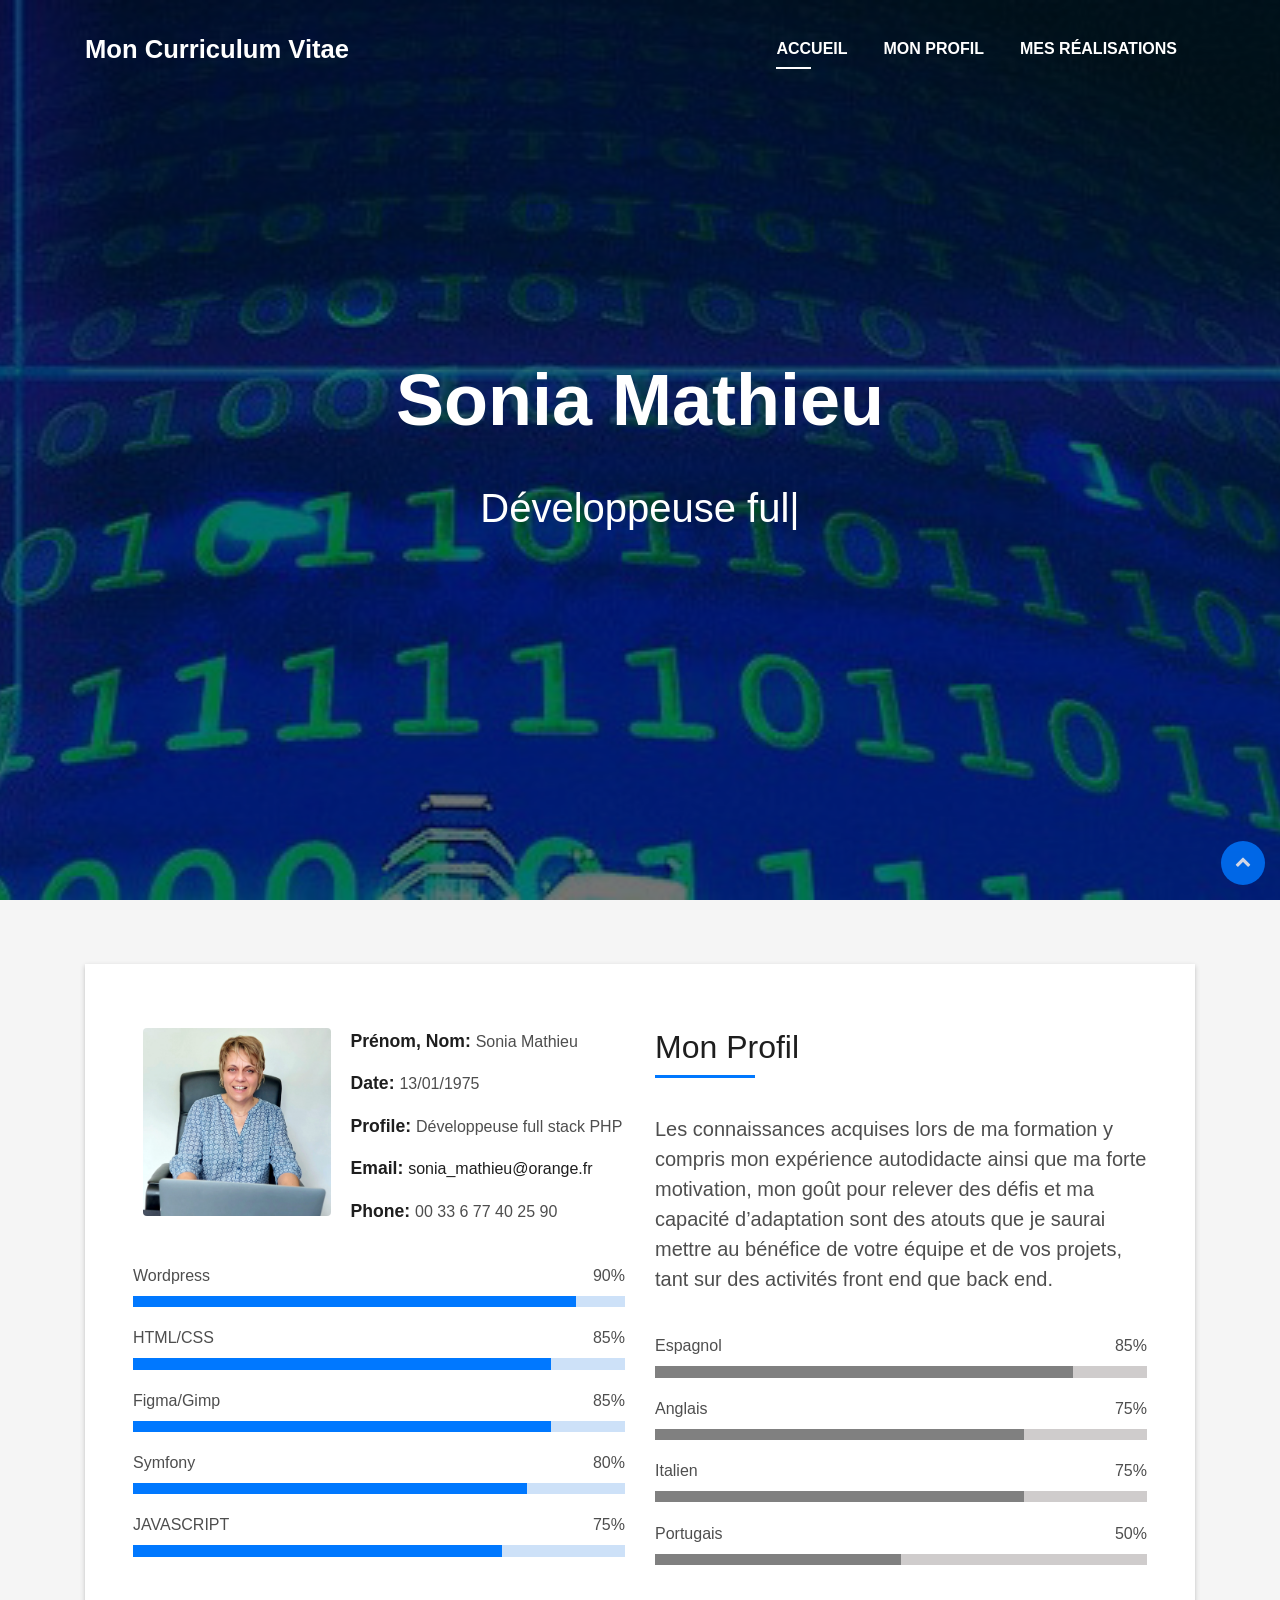
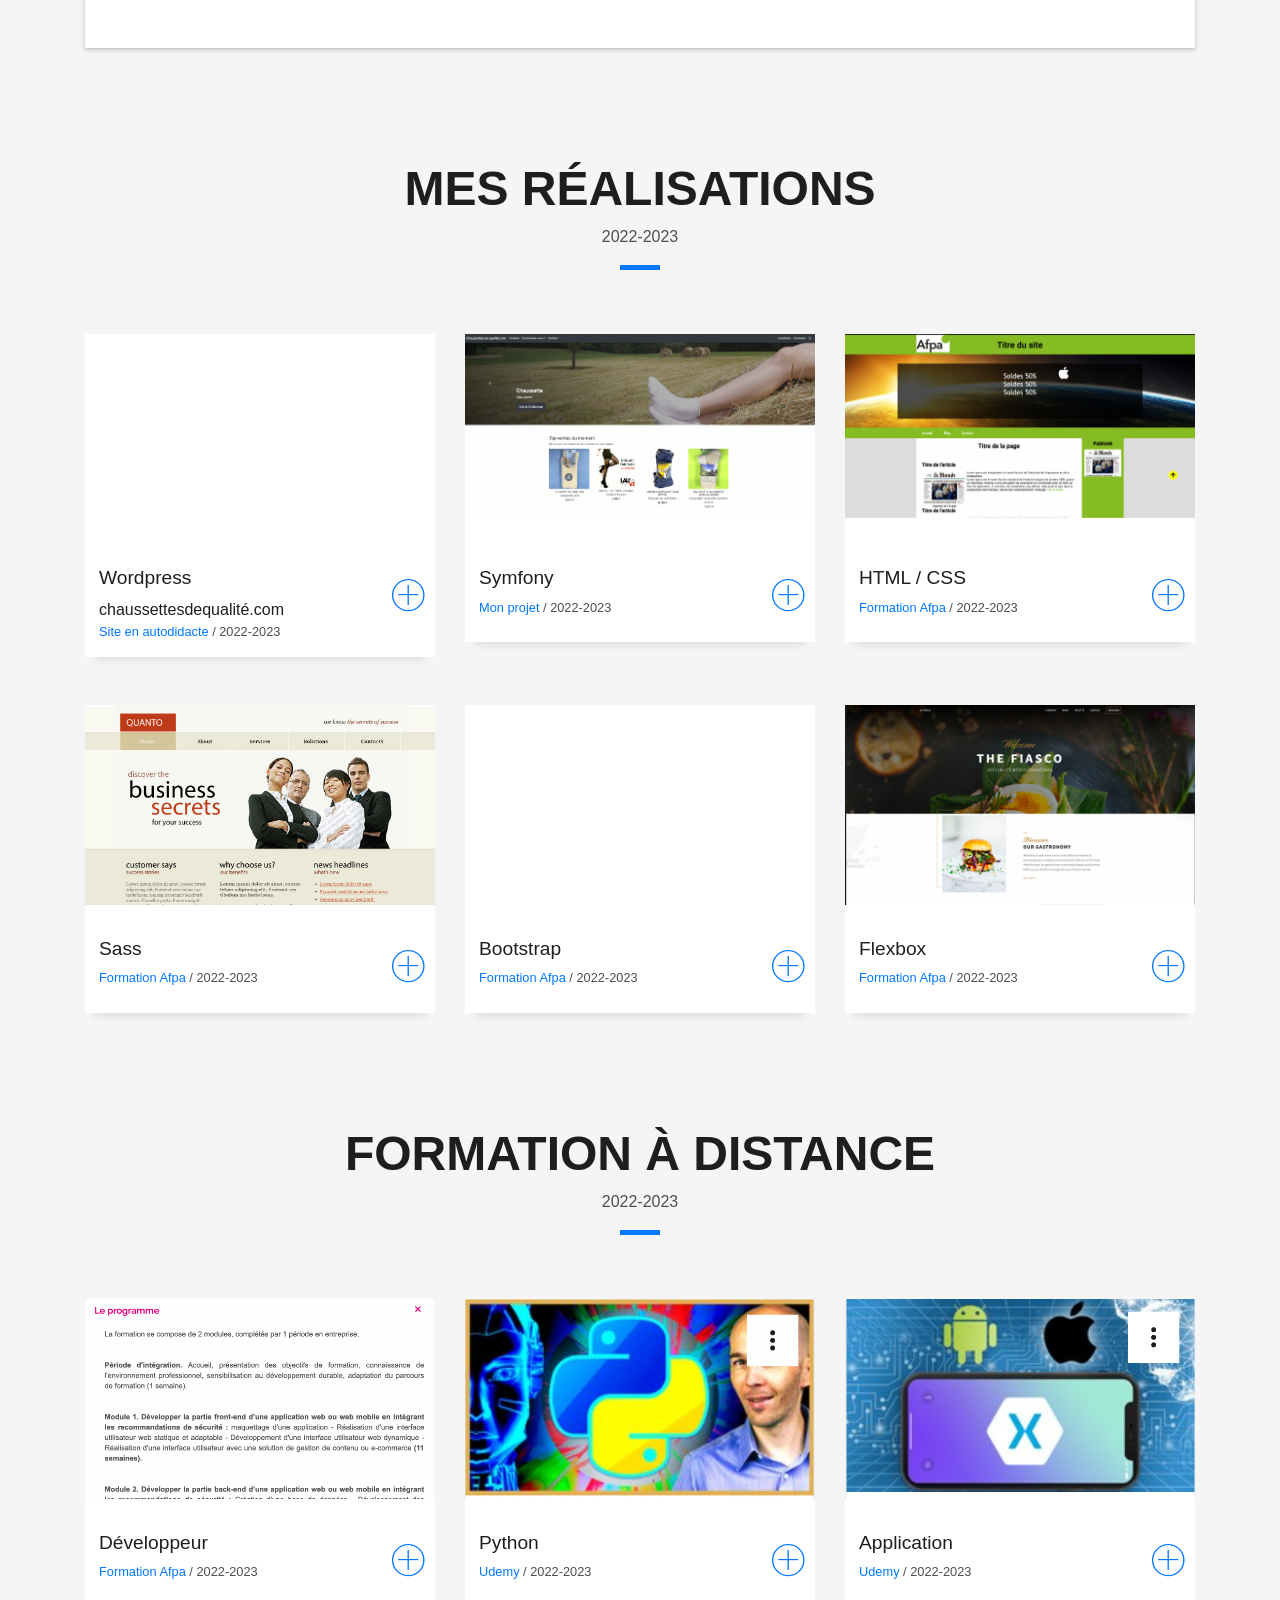
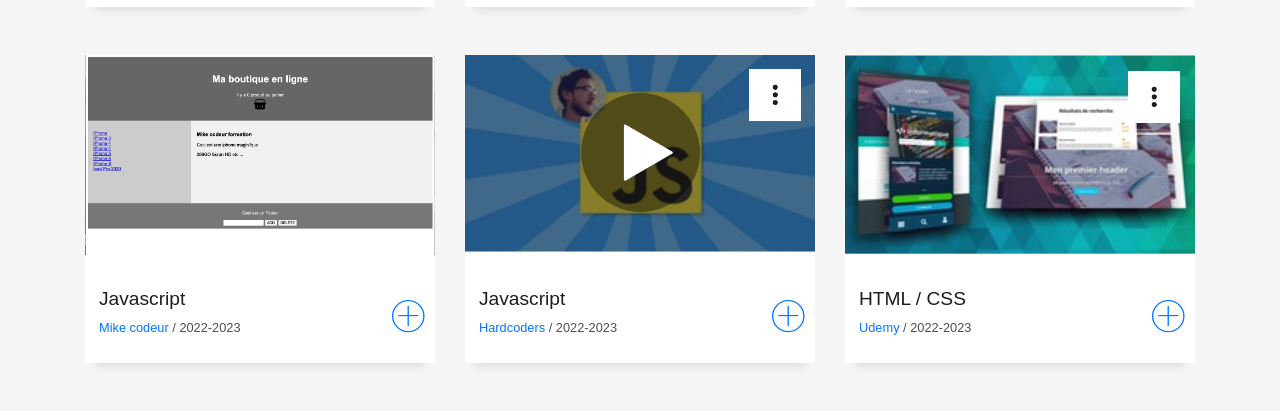
==== commit dfccfcaa: "Update index.html" ====
--- a/index.html
+++ b/index.html
@@ -67,8 +67,7 @@
     <div class="intro-content display-table">
       <div class="table-cell">
         <div class="container">
-          <!--<p class="display-6 color-d">Hello, world!</p>-->
-          <h1 class="intro-title mb-4">Sonia</h1>
+          <p class="intro-title mb-4">Sonia Mathieu</p>
           <p class="intro-subtitle"><span class="text-slider-items">Développeuse full stack, Symfony et Wordpress</span><strong class="text-slider"></strong></p>
           <!-- <p class="pt-3"><a class="btn btn-primary btn js-scroll px-4" href="#about" role="button">Learn More</a></p> -->
         </div>
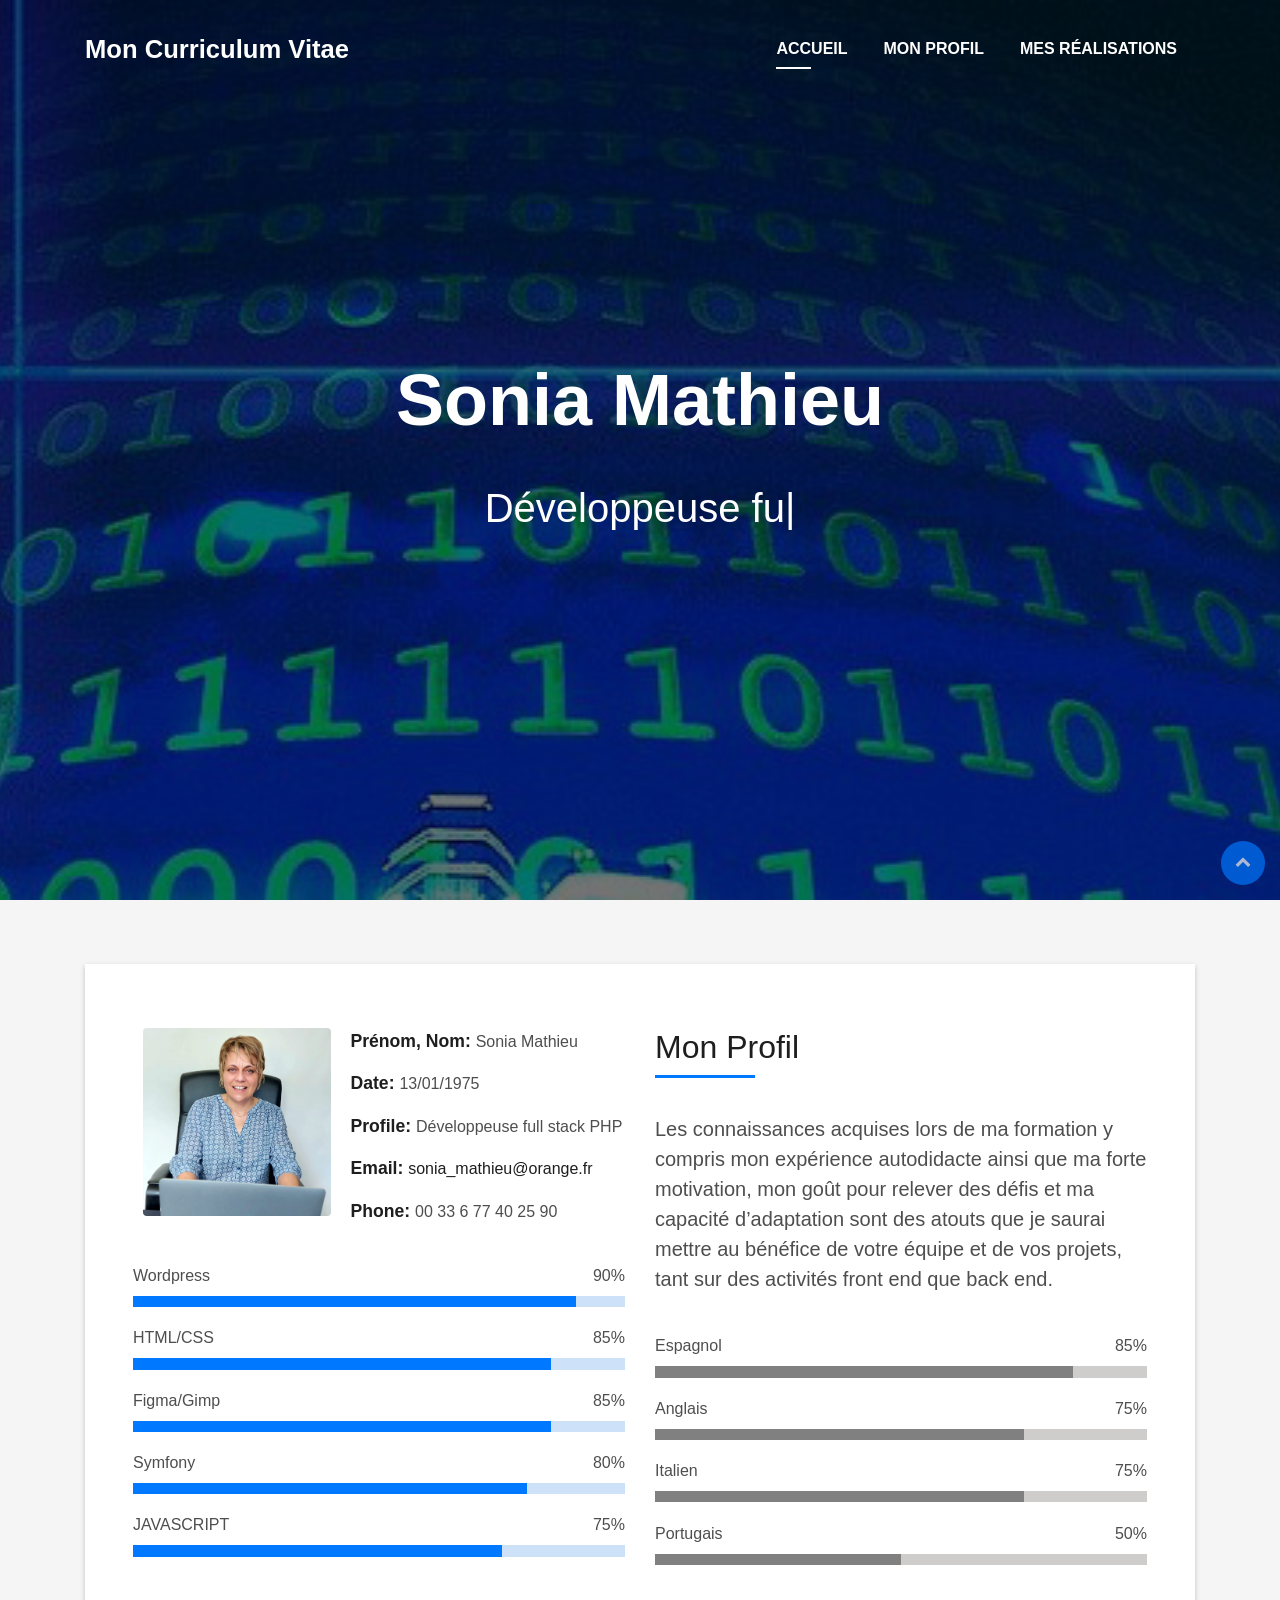
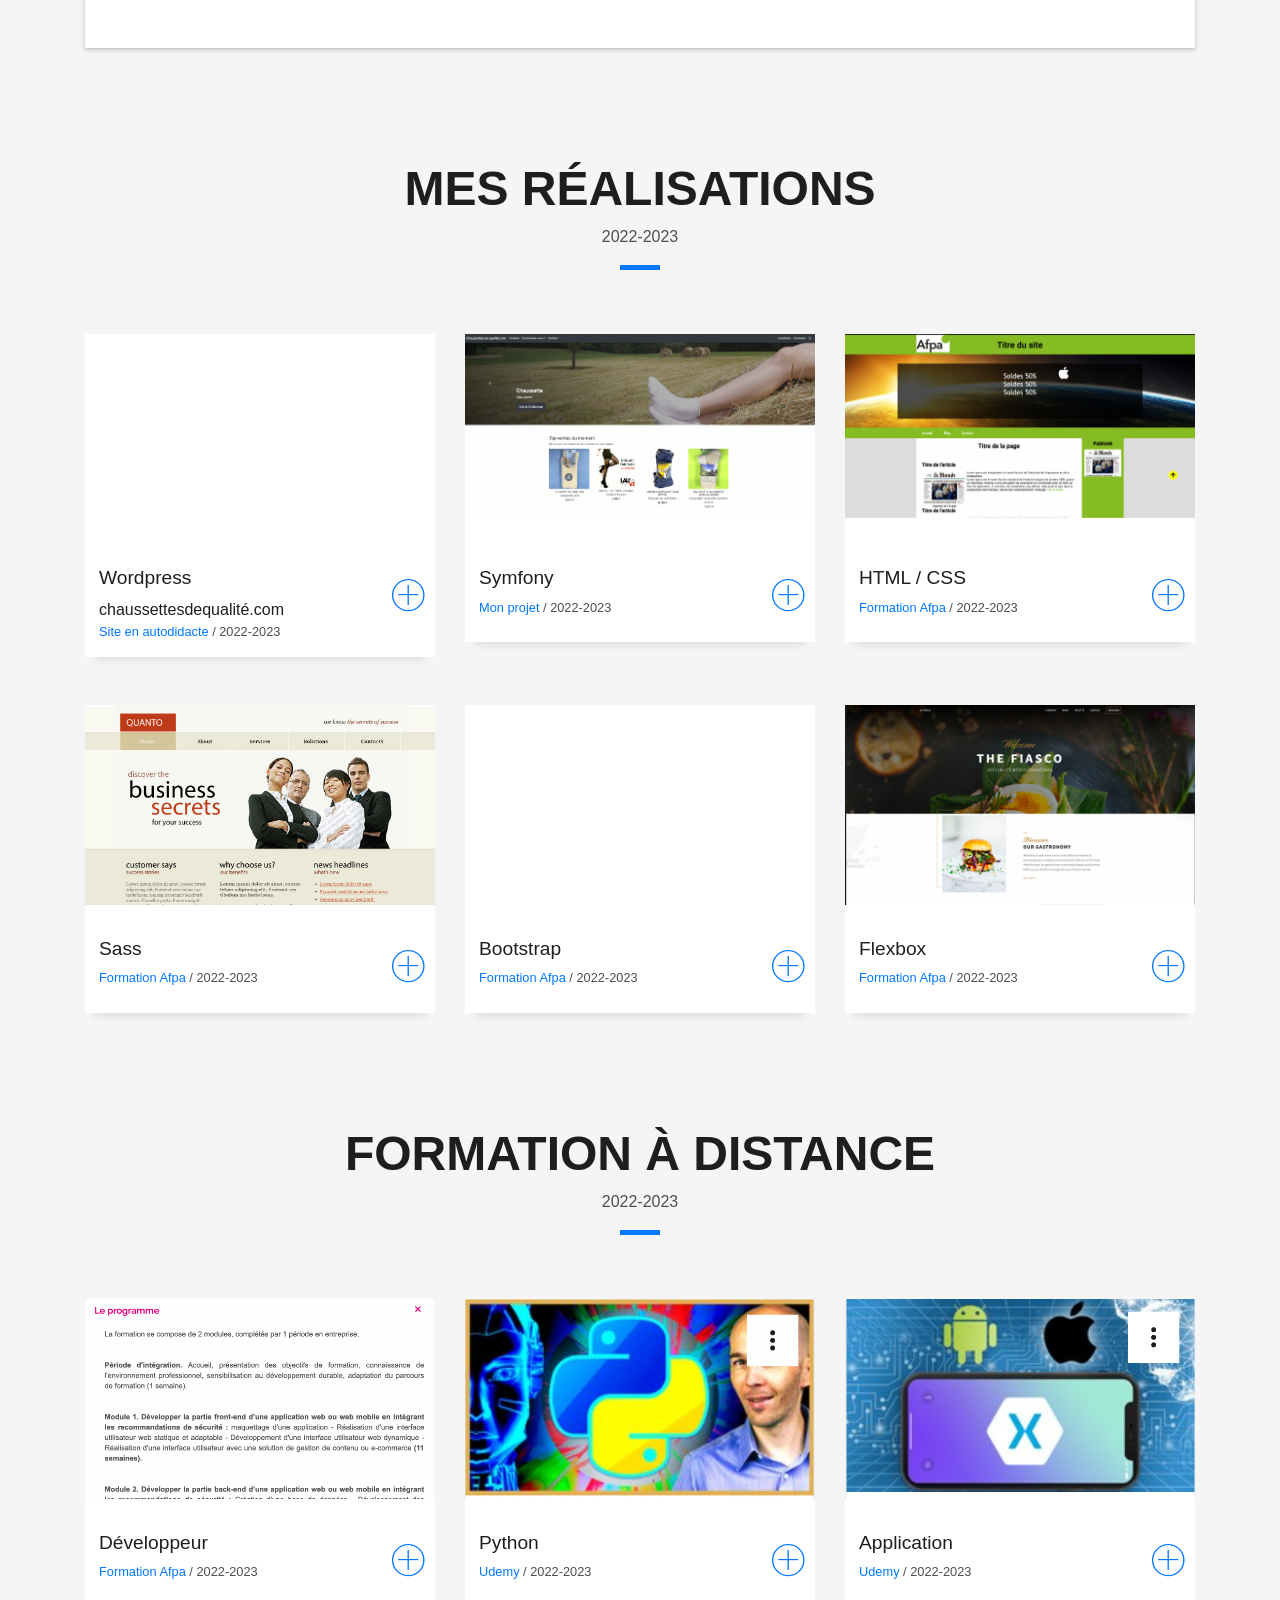
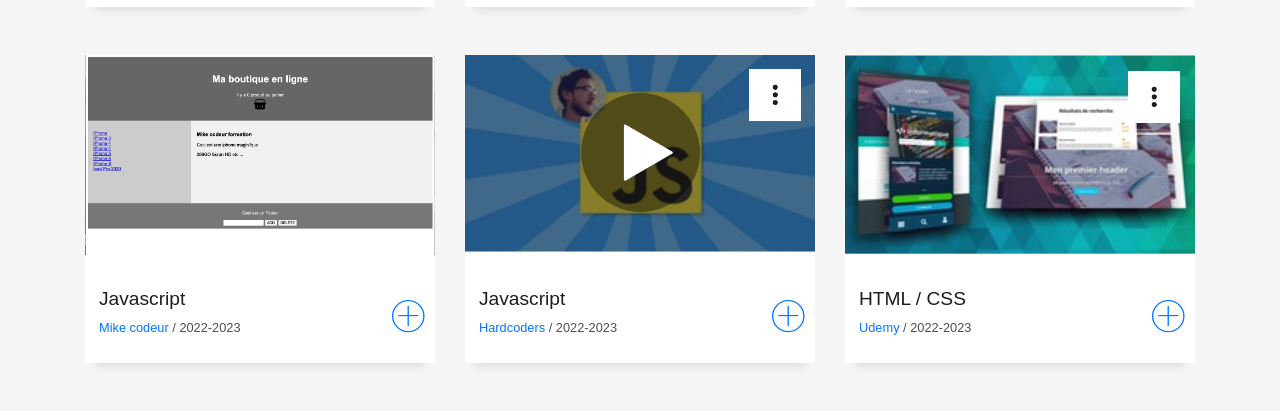
==== commit a38a2d7d: "Update index.html" ====
--- a/index.html
+++ b/index.html
@@ -179,9 +179,9 @@
       <div class="row">
         <div class="col-sm-12">
           <div class="title-box text-center">
-            <h3 class="title-a">
+            <h4 class="title-a">
               Mes réalisations
-            </h3>
+            </h4>
             <p class="subtitle-a">
               2022-2023 
             </p>
@@ -345,9 +345,9 @@
       <div class="row">
         <div class="col-sm-12">
           <div class="title-box text-center">
-            <h3 class="title-a">
+            <h4 class="title-a">
               Formation à distance 
-            </h3>
+            </h4>
             <p class="subtitle-a">
               2022-2023 
             </p>
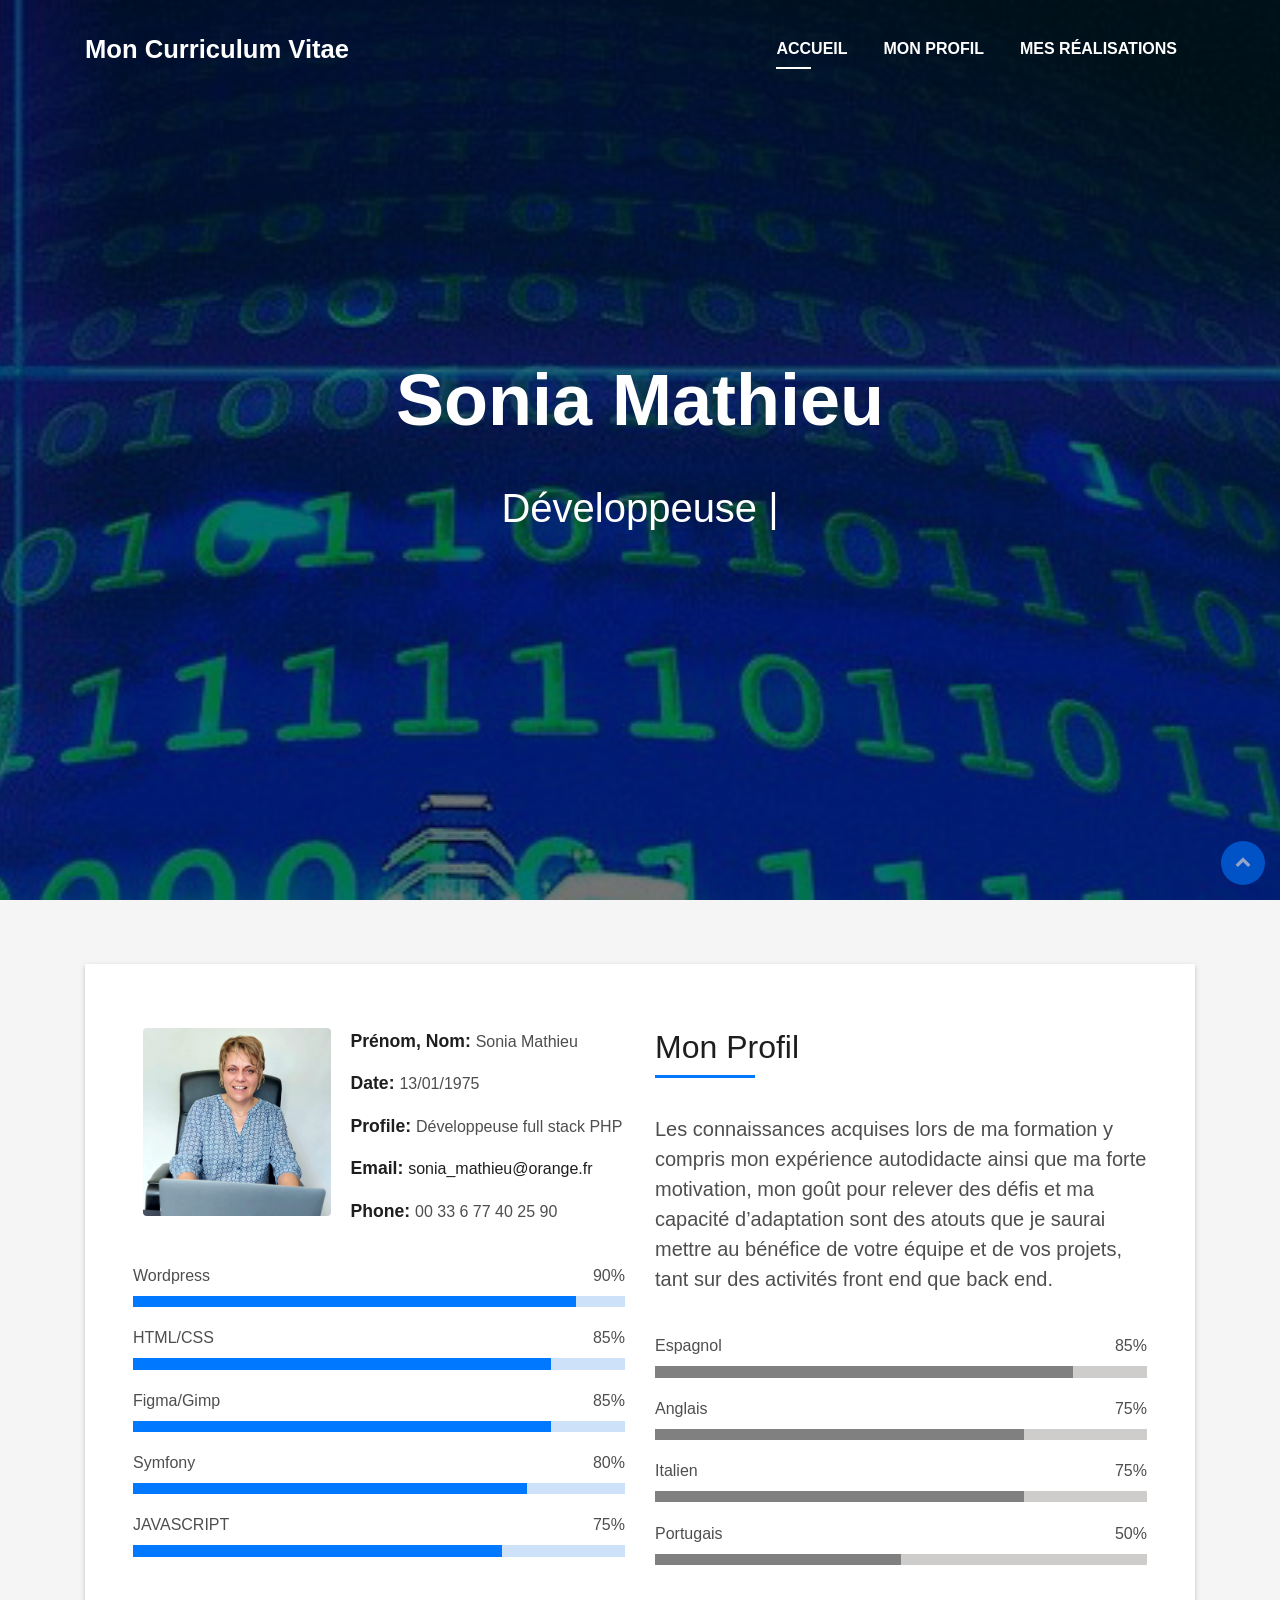
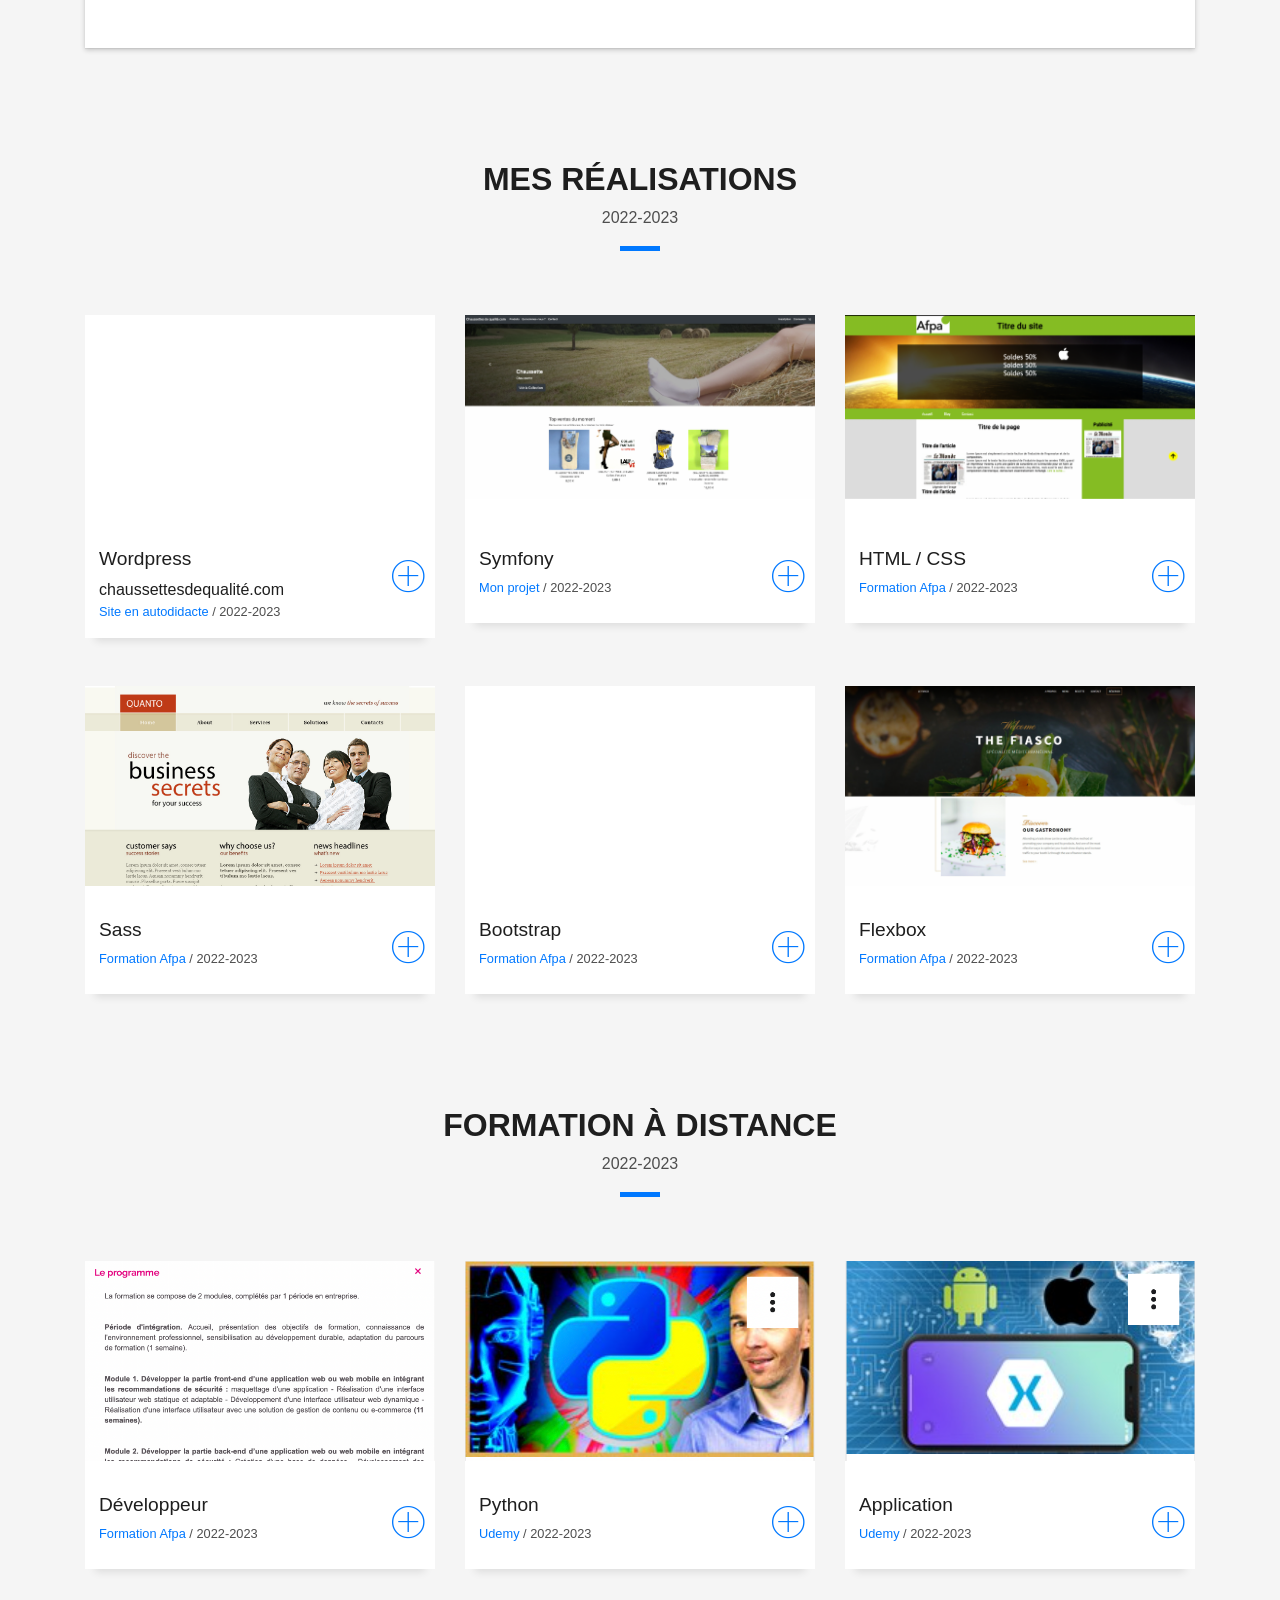
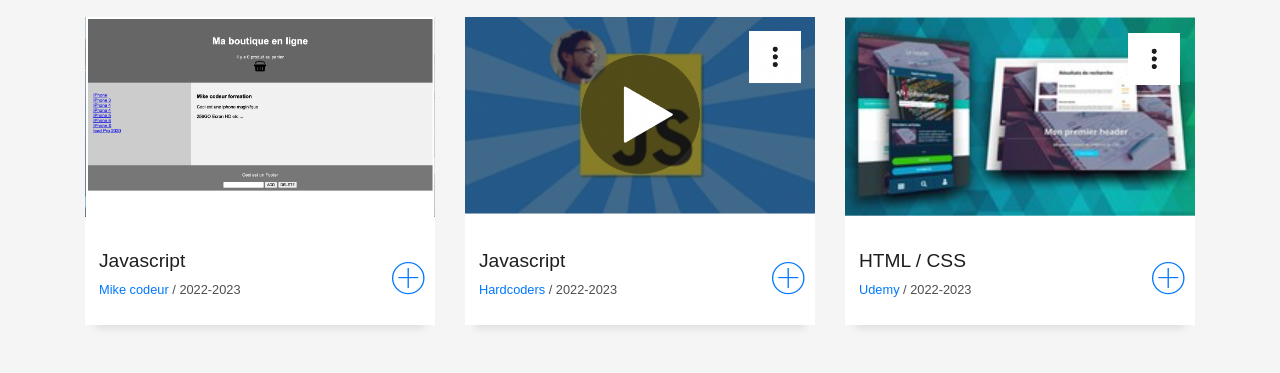
==== commit d536c49c: "Update index.html" ====
--- a/index.html
+++ b/index.html
@@ -239,6 +239,7 @@
             </a>
           </div>
         </div>
+        <br>
         <div class="col-md-4">
           <div class="work-box">
             <a href="assets/img/Afpa1.png"  data-lightbox="gallery-mf">
@@ -263,6 +264,7 @@
             </a>
           </div>
         </div>
+        <br>
         <div class="col-md-4">
           <div class="work-box">
             <a href="assets/img/Sass.png" data-lightbox="gallery-mf">
--- a/assets/css/style.css
+++ b/assets/css/style.css
@@ -148,7 +148,7 @@
 }
 
 .title-a {
-  font-size: 3rem;
+  font-size: 2rem;
   font-weight: bold;
   text-transform: uppercase;
 }
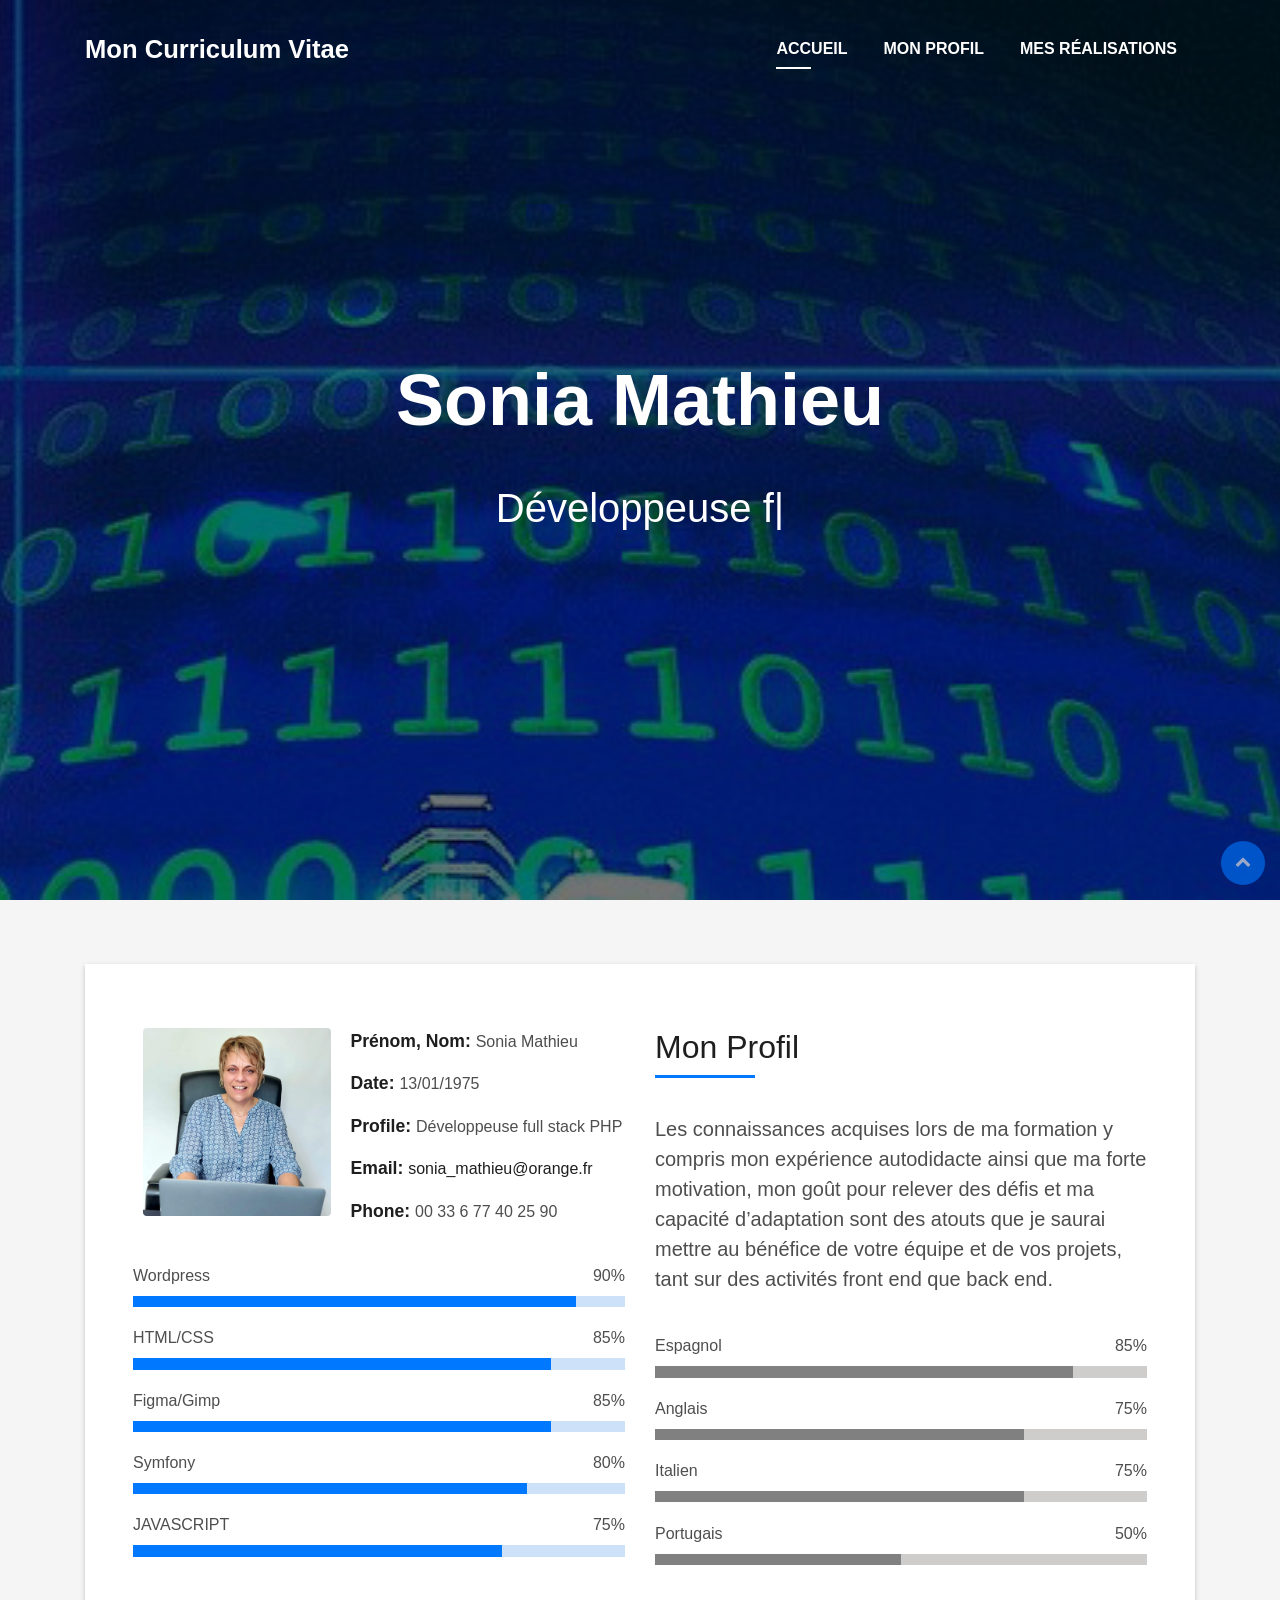
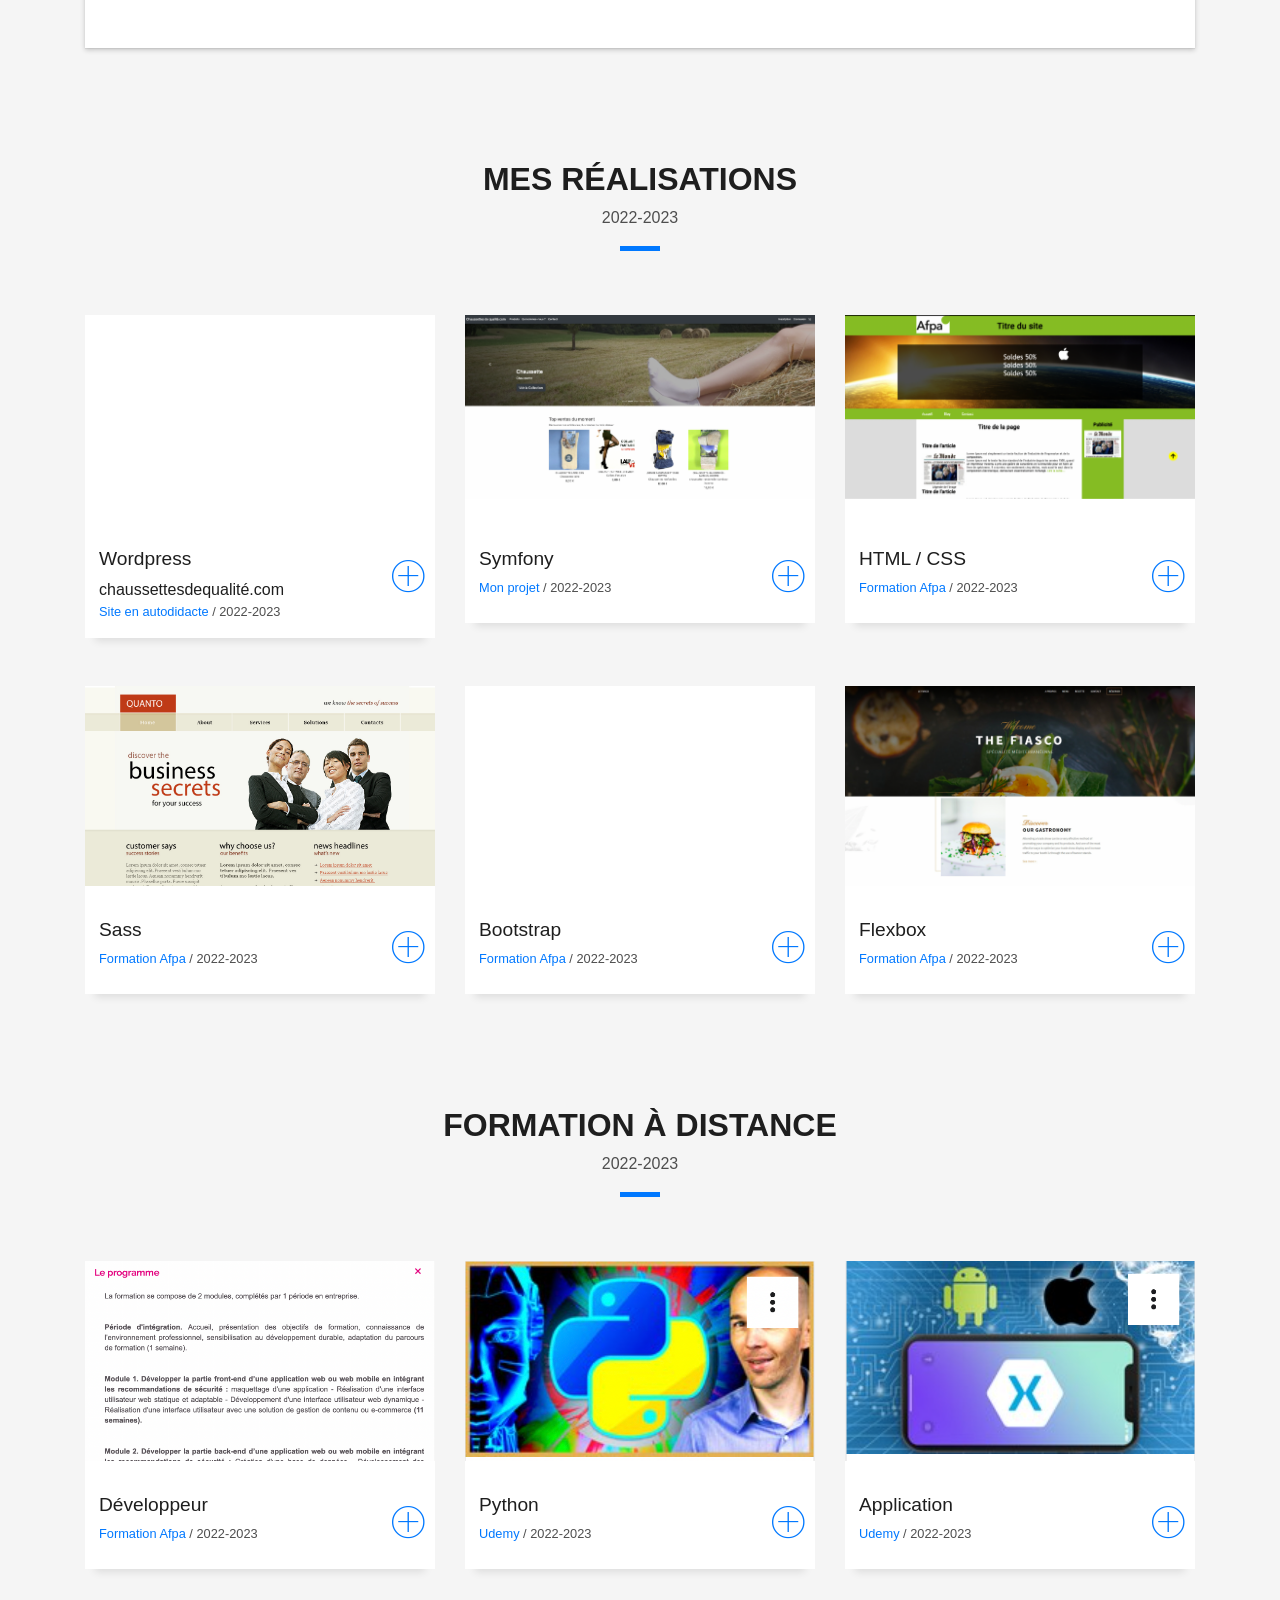
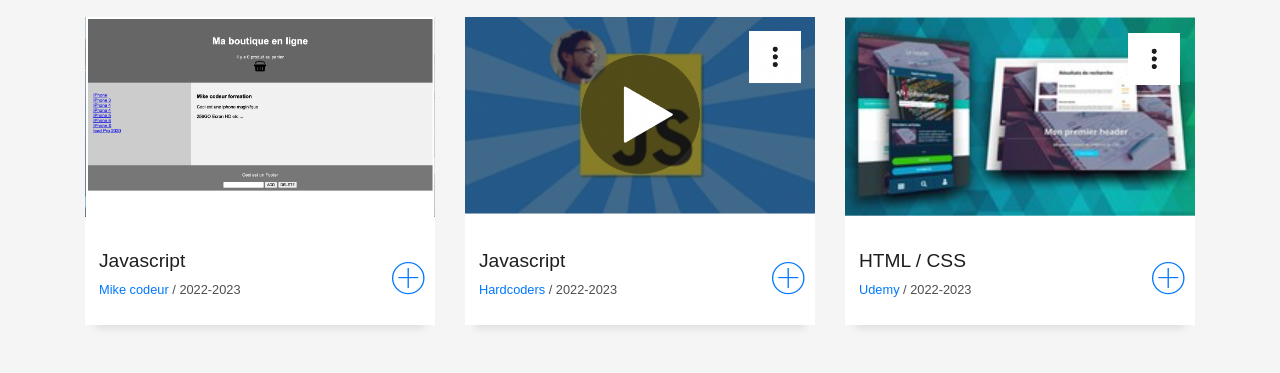
==== commit 13493b8a: "Update index.html" ====
--- a/index.html
+++ b/index.html
@@ -233,13 +233,13 @@
                     <div class="w-like">
                       <span class="ion-ios-plus-outline"></span>
                     </div>
-                  </div>
-                </div>
-              </div>
-            </a>
-          </div>
-        </div>
-        <br>
+                    <br>
+                  </div>
+                </div>
+              </div>
+            </a>
+          </div>
+        </div>
         <div class="col-md-4">
           <div class="work-box">
             <a href="assets/img/Afpa1.png"  data-lightbox="gallery-mf">
@@ -258,13 +258,13 @@
                     <div class="w-like">
                       <span class="ion-ios-plus-outline"></span>
                     </div>
-                  </div>
-                </div>
-              </div>
-            </a>
-          </div>
-        </div>
-        <br>
+                    <br>
+                  </div>
+                </div>
+              </div>
+            </a>
+          </div>
+        </div>
         <div class="col-md-4">
           <div class="work-box">
             <a href="assets/img/Sass.png" data-lightbox="gallery-mf">
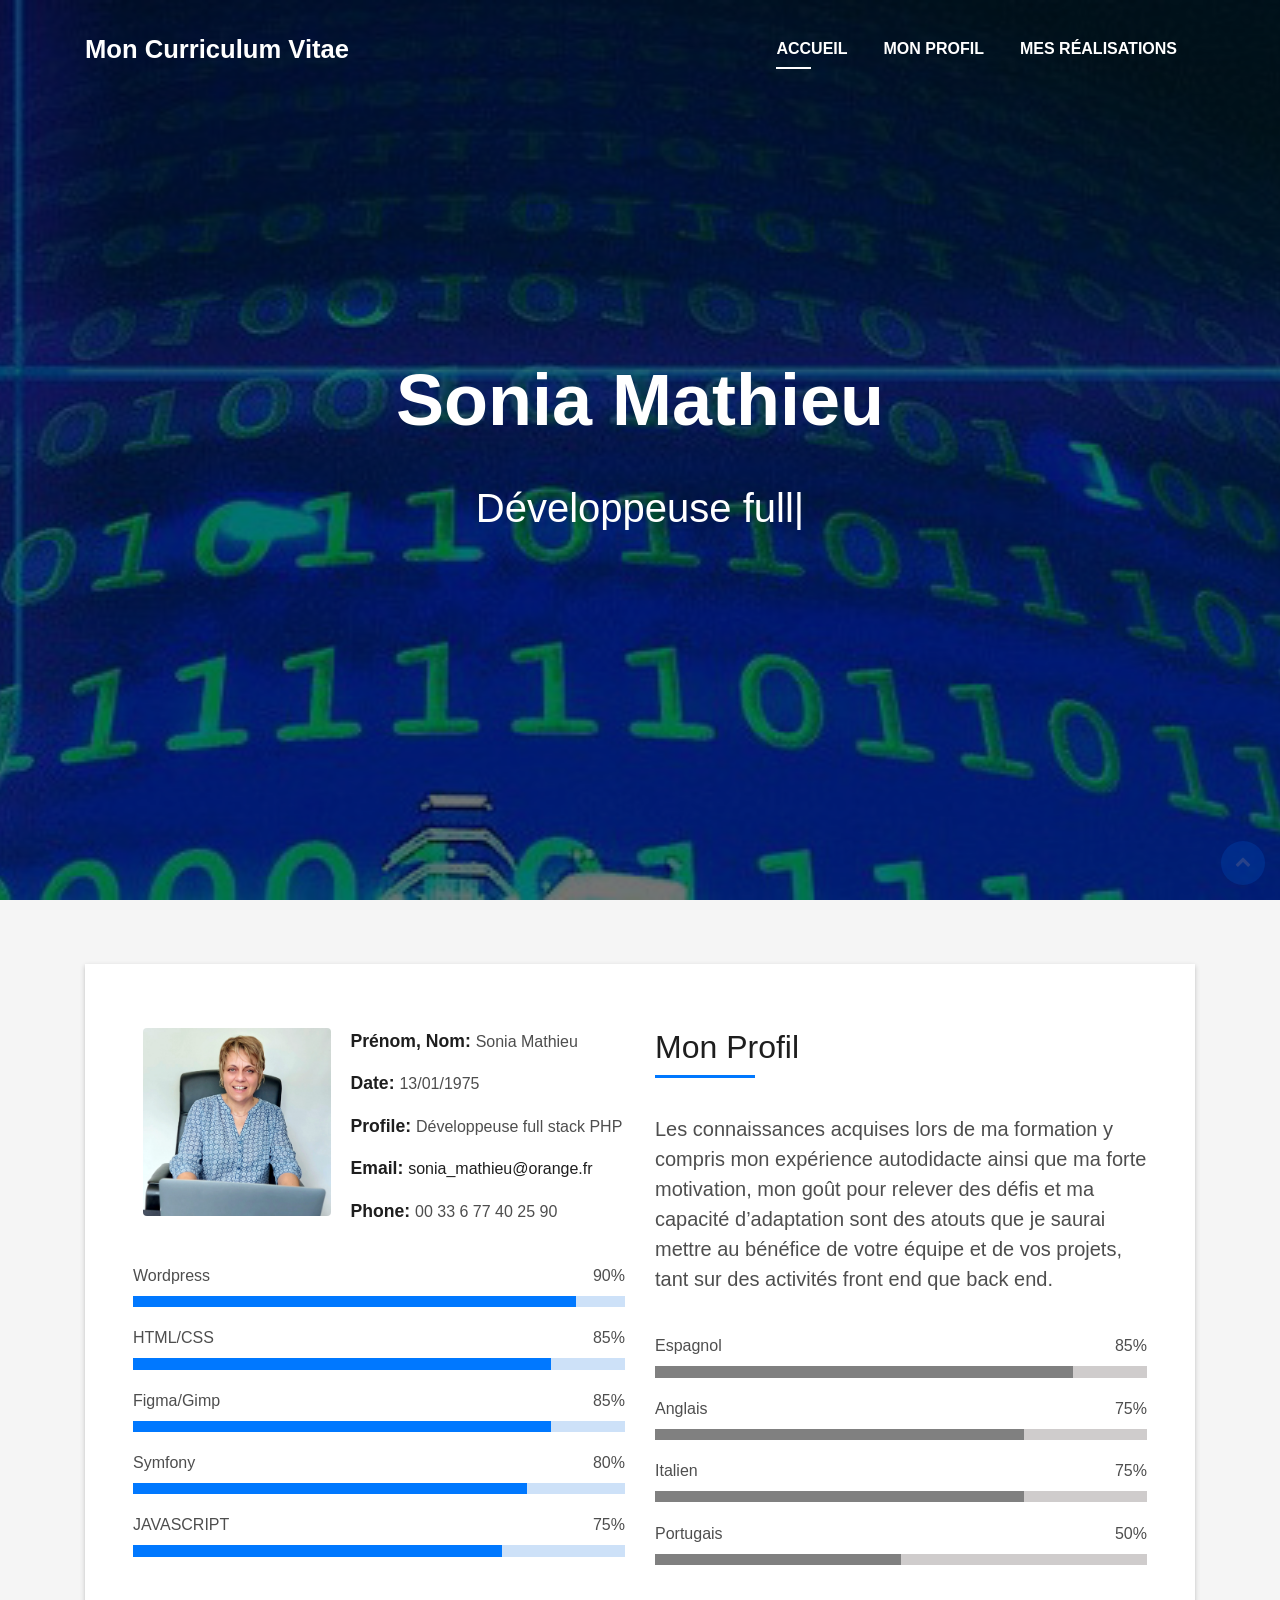
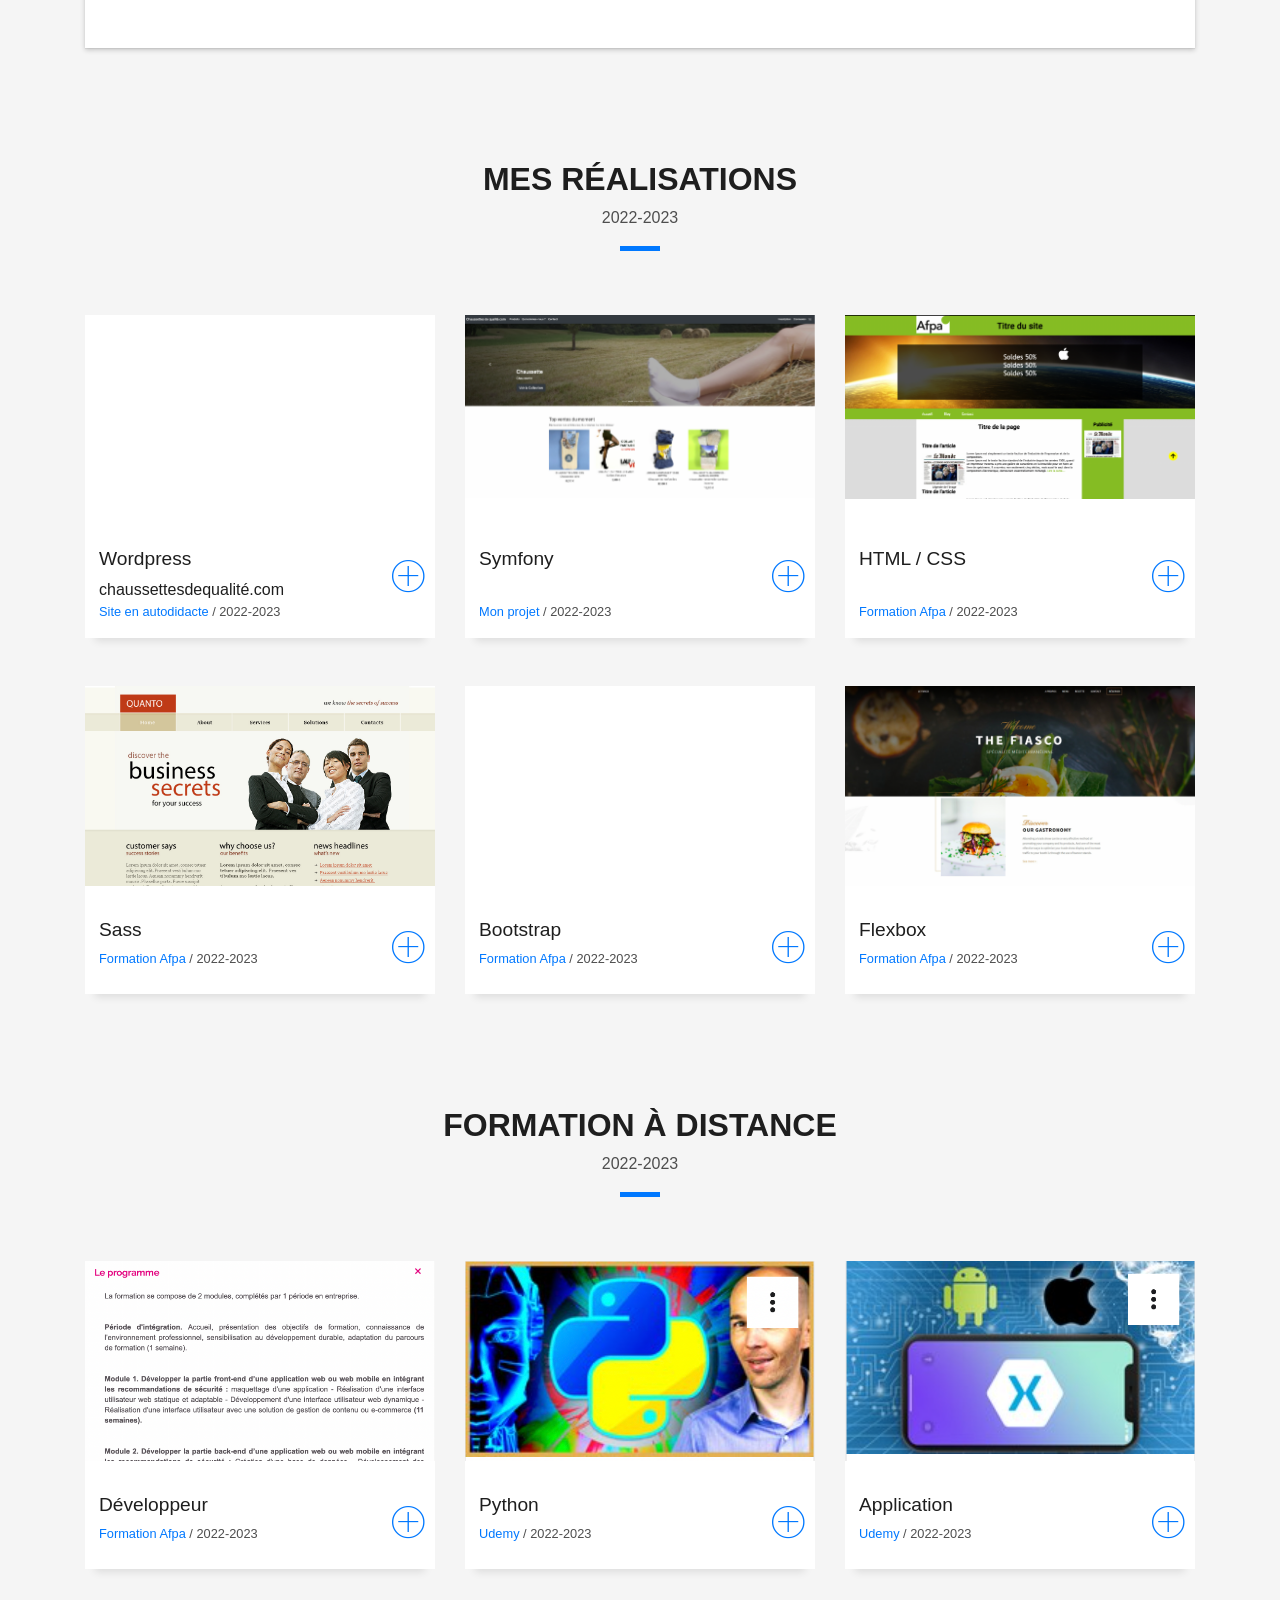
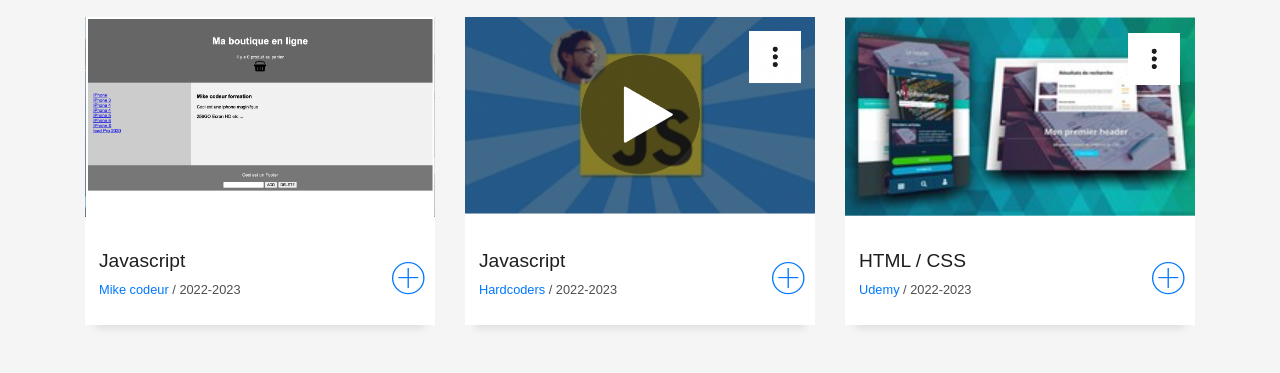
==== commit 442adc91: "Update index.html" ====
--- a/index.html
+++ b/index.html
@@ -225,6 +225,7 @@
                 <div class="row">
                   <div class="col-sm-8">
                     <h2 class="w-title">Symfony</h2>
+                    <br>
                     <div class="w-more">
                       <span class="w-ctegory">Mon projet</span> / <span class="w-date">2022-2023</span>
                     </div>
@@ -250,6 +251,7 @@
                 <div class="row">
                   <div class="col-sm-8">
                     <h2 class="w-title">HTML / CSS</h2>
+                    <br>
                     <div class="w-more">
                       <span class="w-ctegory">Formation Afpa</span> / <span class="w-date">2022-2023</span>
                     </div>
@@ -501,8 +503,7 @@
               </div>
             </a>
           </div>
-        </div>
-        
+        </div>   
       </div>
     </div>
   </section>
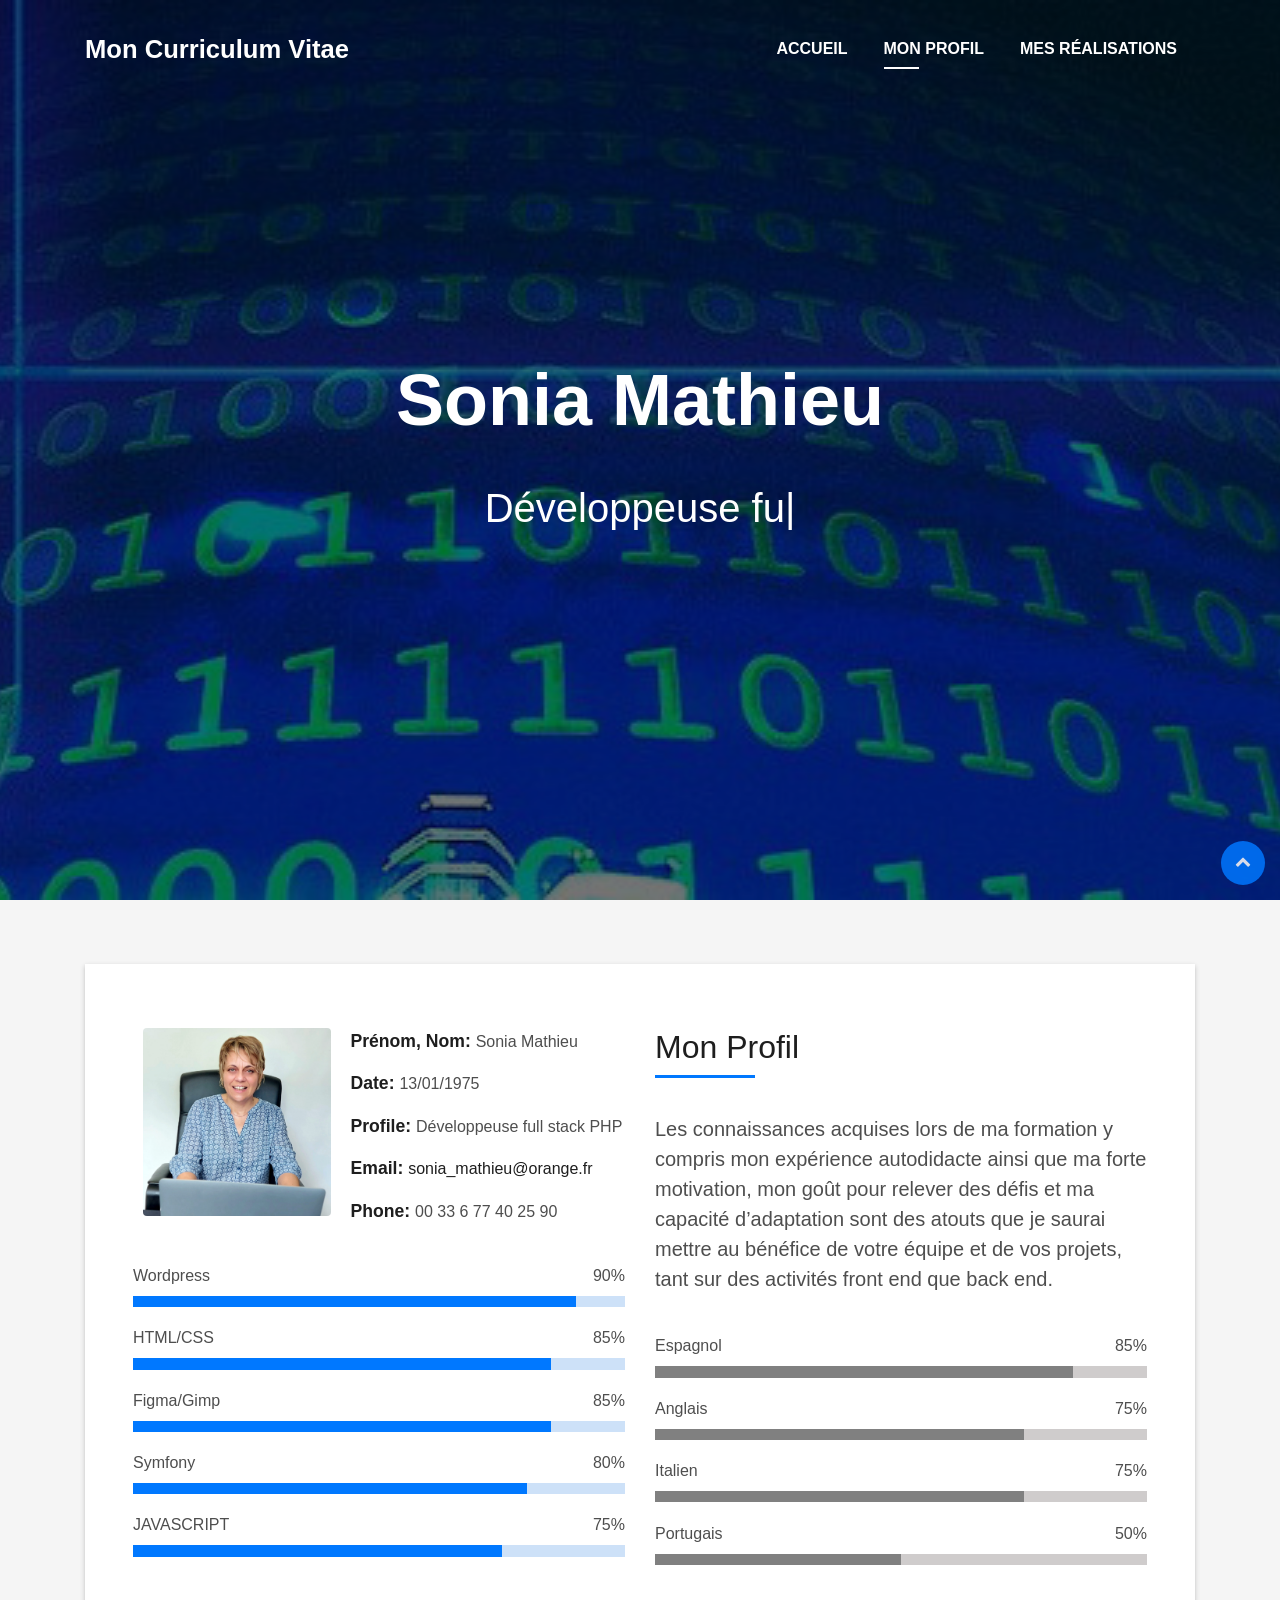
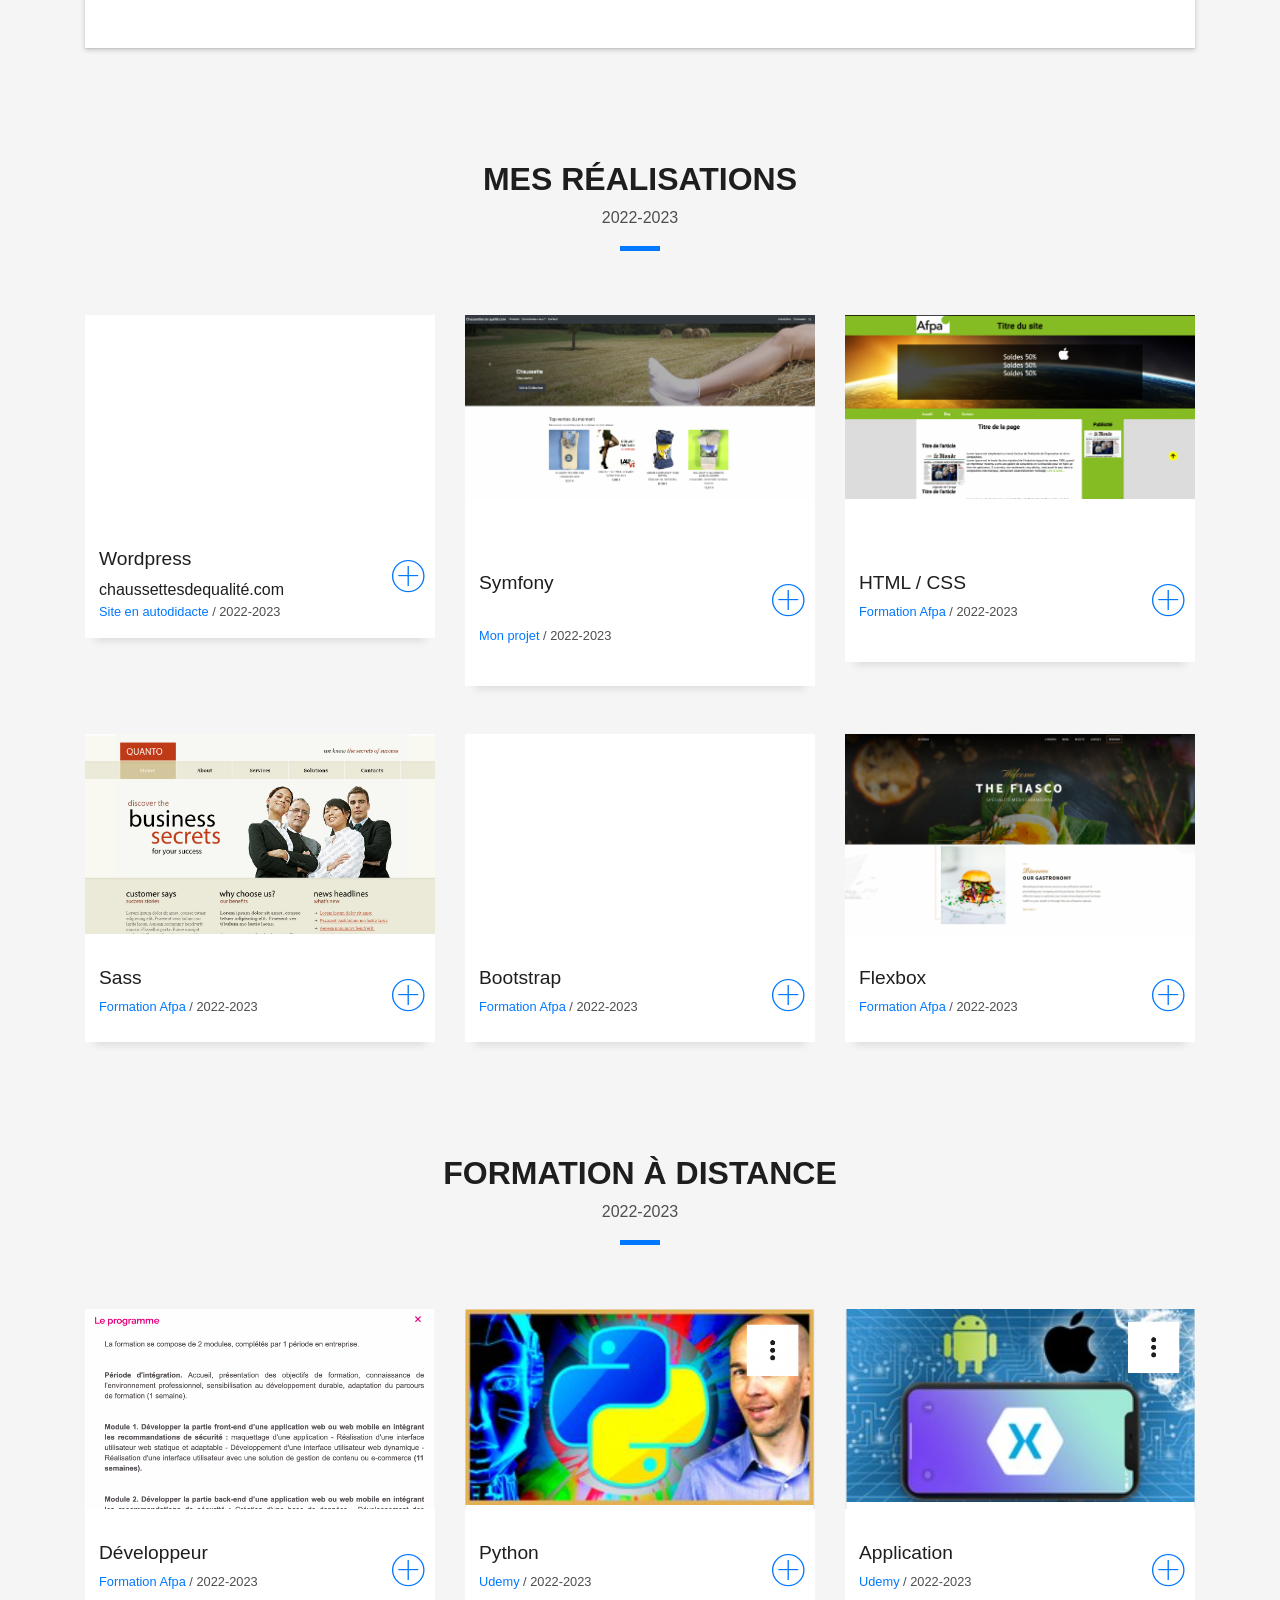
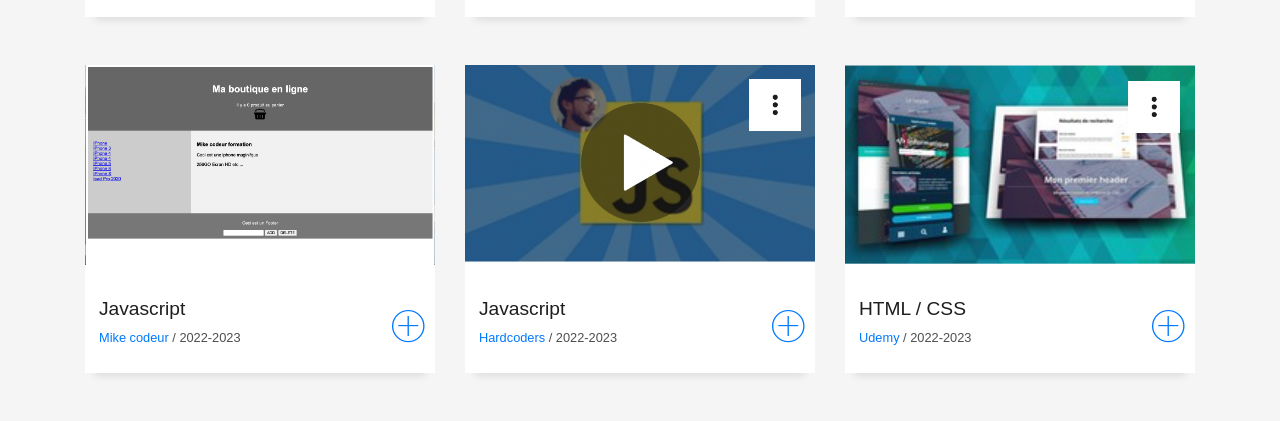
==== commit 1cce3e95: "Update index.html" ====
--- a/index.html
+++ b/index.html
@@ -221,6 +221,7 @@
               <div class="work-img">
                 <img src="assets/img/Mon-projet.png" alt="" class="img-fluid">
               </div>
+              <br>
               <div class="work-content">
                 <div class="row">
                   <div class="col-sm-8">
@@ -229,13 +230,14 @@
                     <div class="w-more">
                       <span class="w-ctegory">Mon projet</span> / <span class="w-date">2022-2023</span>
                     </div>
-                  </div>
-                  <div class="col-sm-4">
-                    <div class="w-like">
-                      <span class="ion-ios-plus-outline"></span>
-                    </div>
                     <br>
                   </div>
+                  <div class="col-sm-4">
+                    <div class="w-like">
+                      <span class="ion-ios-plus-outline"></span>
+                    </div>
+                    <br>
+                  </div>
                 </div>
               </div>
             </a>
@@ -247,14 +249,15 @@
               <div class="work-img">
                 <img src="assets/img/Afpa1.png"  alt="" class="img-fluid">
               </div>
+              <br>
               <div class="work-content">
                 <div class="row">
                   <div class="col-sm-8">
                     <h2 class="w-title">HTML / CSS</h2>
+                    <div class="w-more">
+                      <span class="w-ctegory">Formation Afpa</span> / <span class="w-date">2022-2023</span>
+                    </div>
                     <br>
-                    <div class="w-more">
-                      <span class="w-ctegory">Formation Afpa</span> / <span class="w-date">2022-2023</span>
-                    </div>
                   </div>
                   <div class="col-sm-4">
                     <div class="w-like">
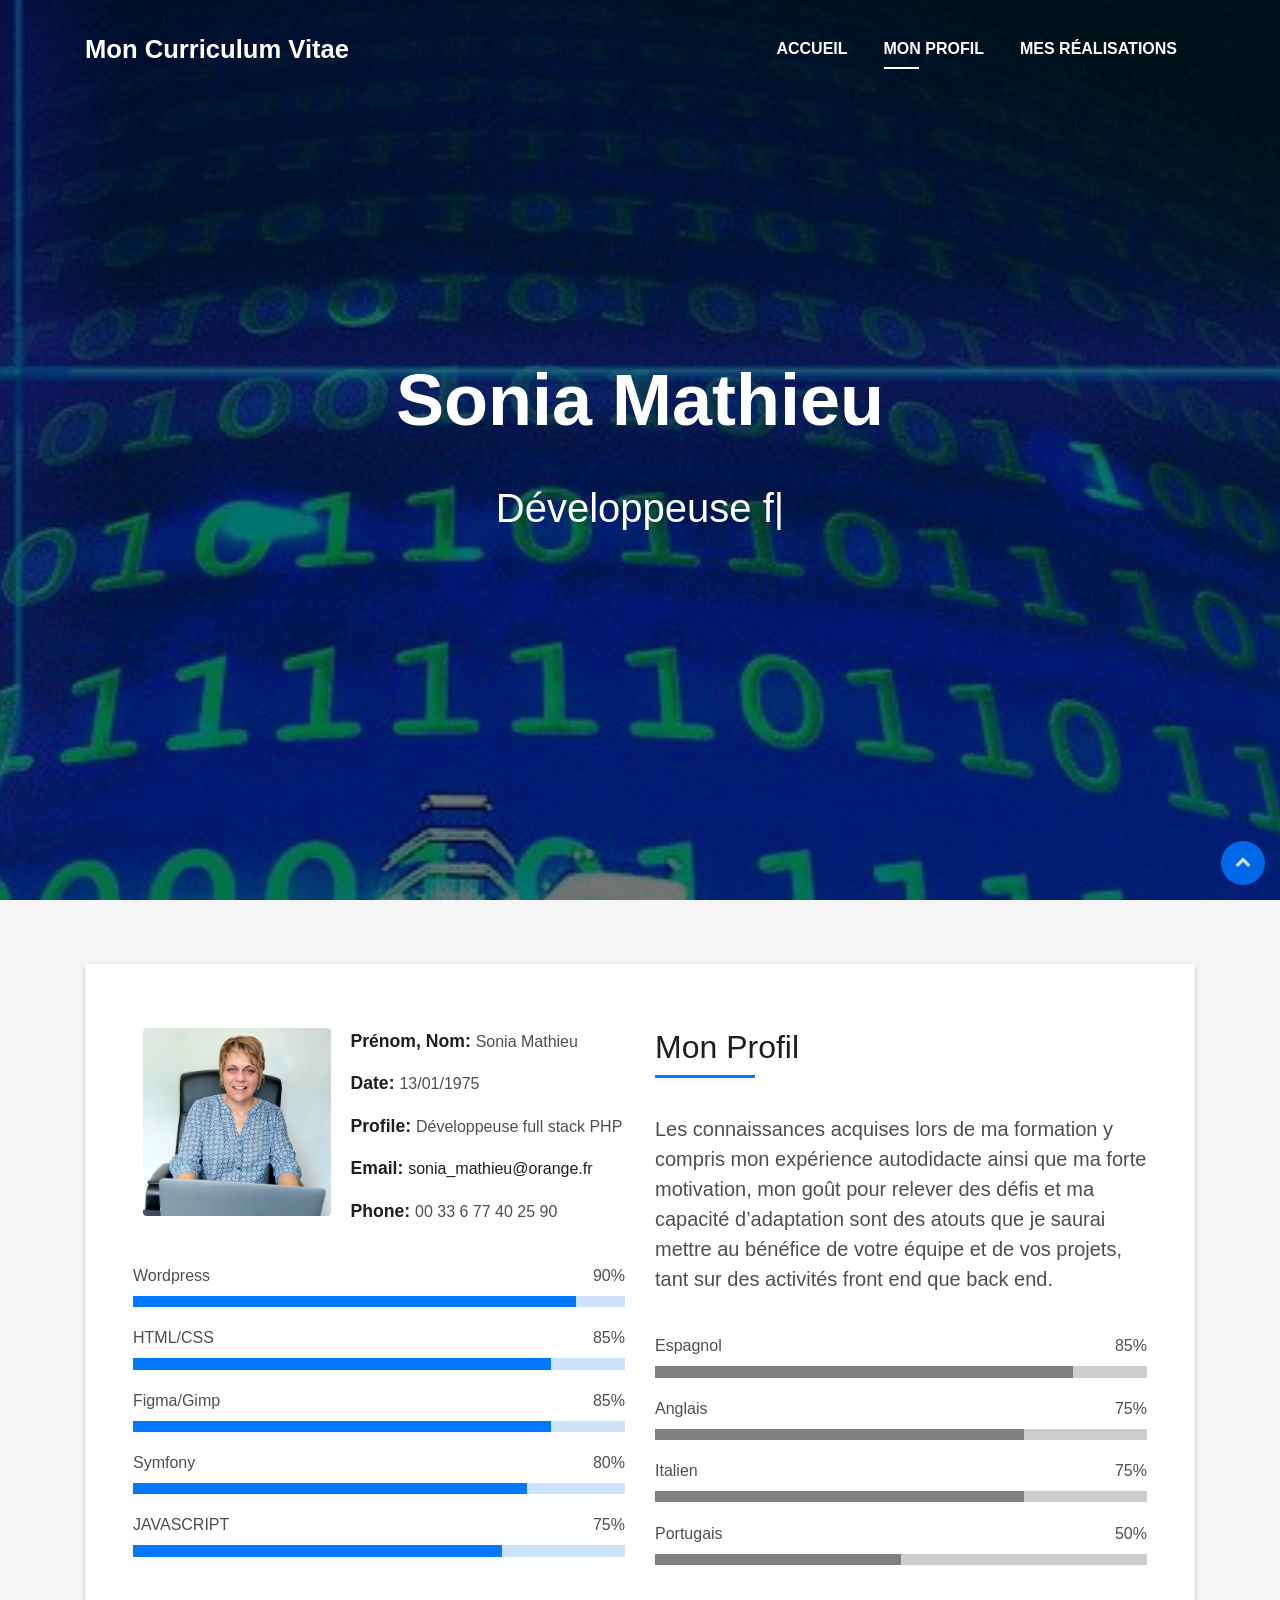
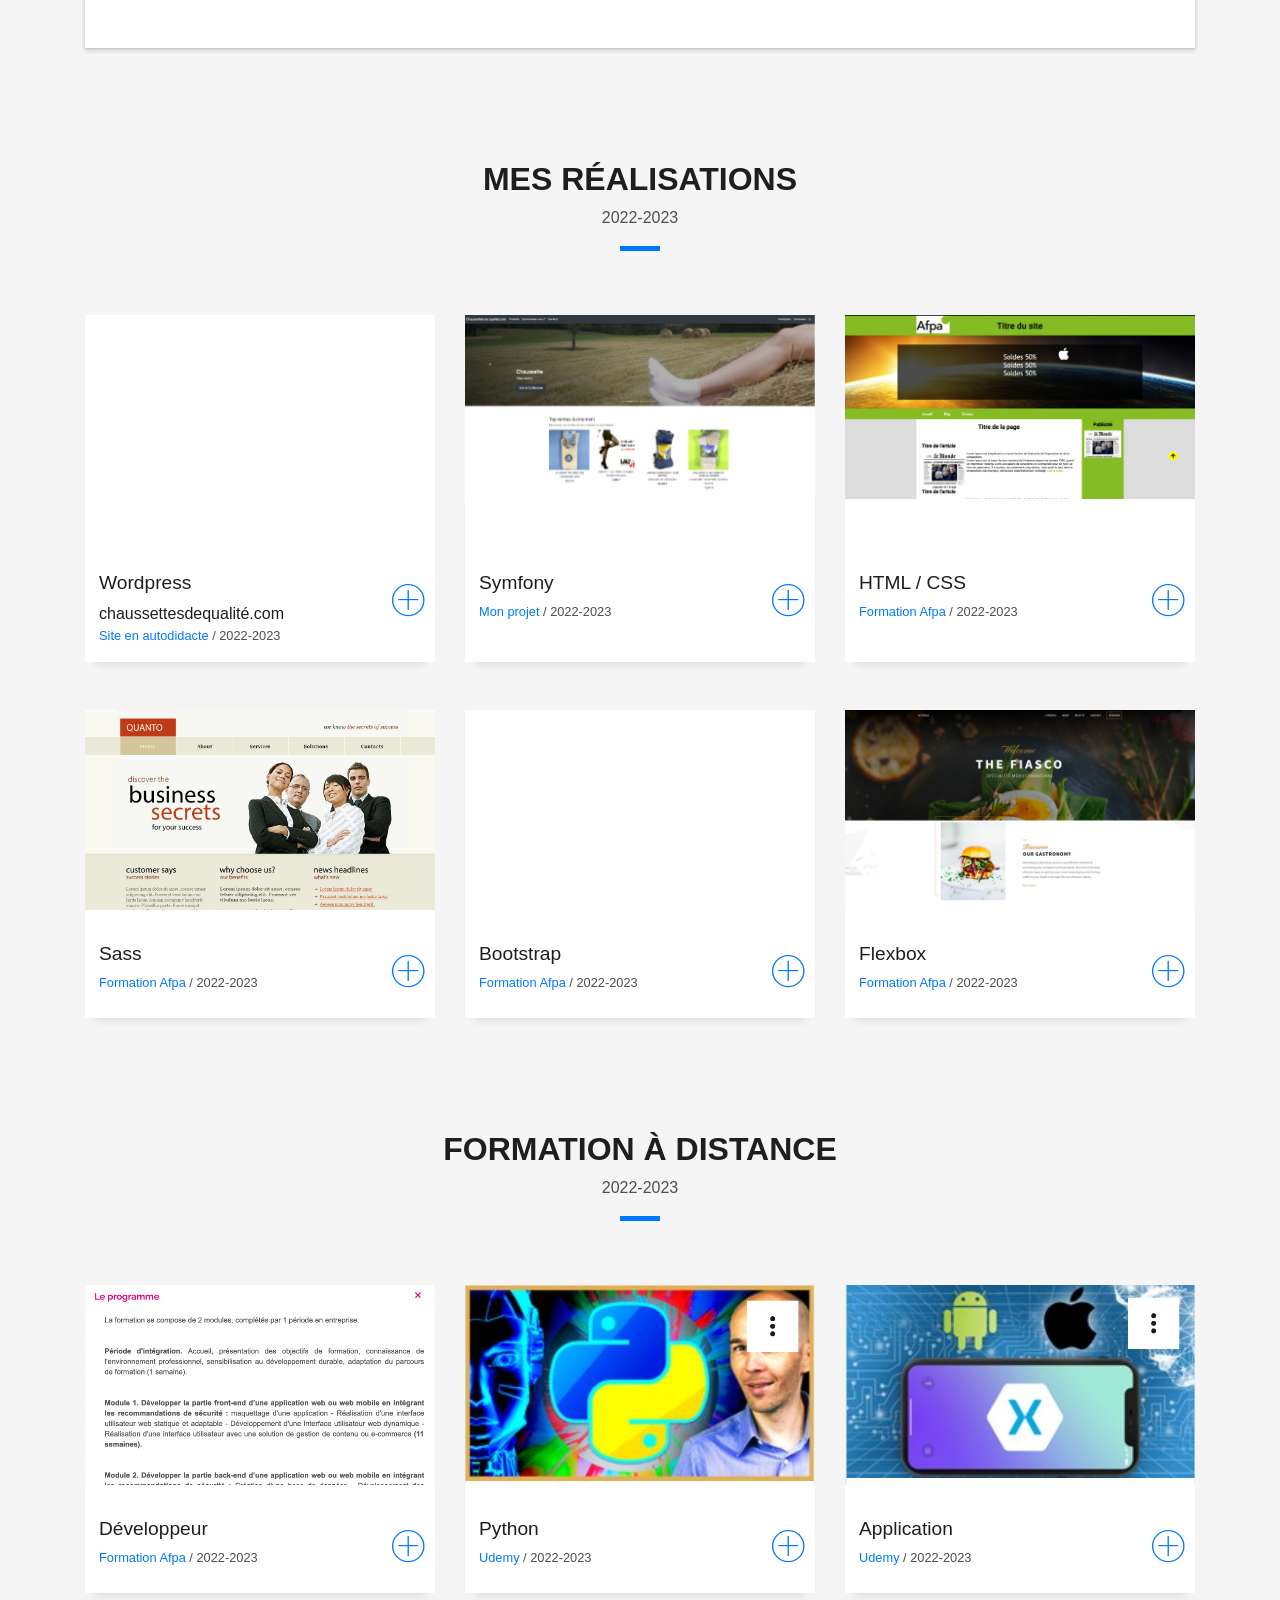
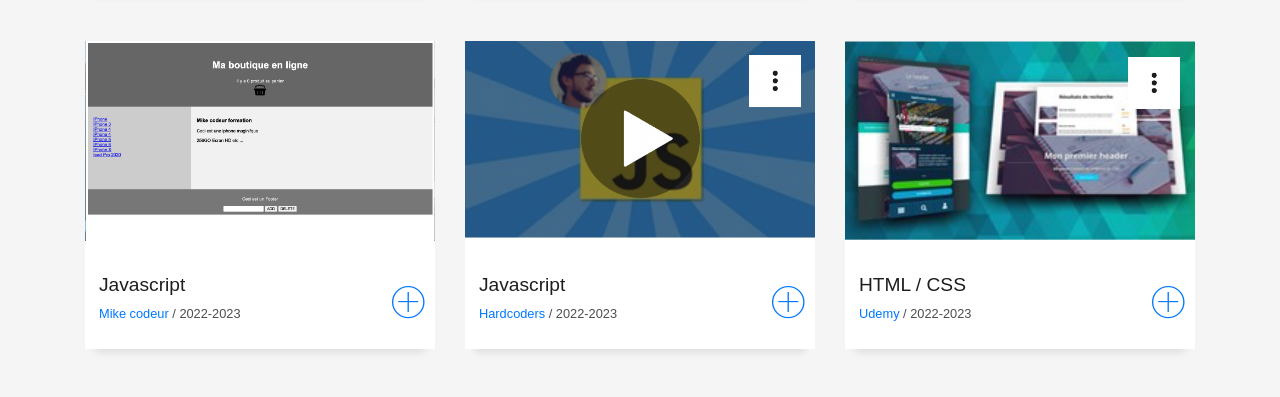
==== commit 88e30a83: "Update index.html" ====
--- a/index.html
+++ b/index.html
@@ -196,6 +196,7 @@
               <div class="work-img">
                 <img src="assets/img/chaussettesdequalite.png" alt="" class="img-fluid">
               </div>
+              <br>
               <div class="work-content">
                 <div class="row">
                   <div class="col-sm-8">
@@ -226,7 +227,6 @@
                 <div class="row">
                   <div class="col-sm-8">
                     <h2 class="w-title">Symfony</h2>
-                    <br>
                     <div class="w-more">
                       <span class="w-ctegory">Mon projet</span> / <span class="w-date">2022-2023</span>
                     </div>
